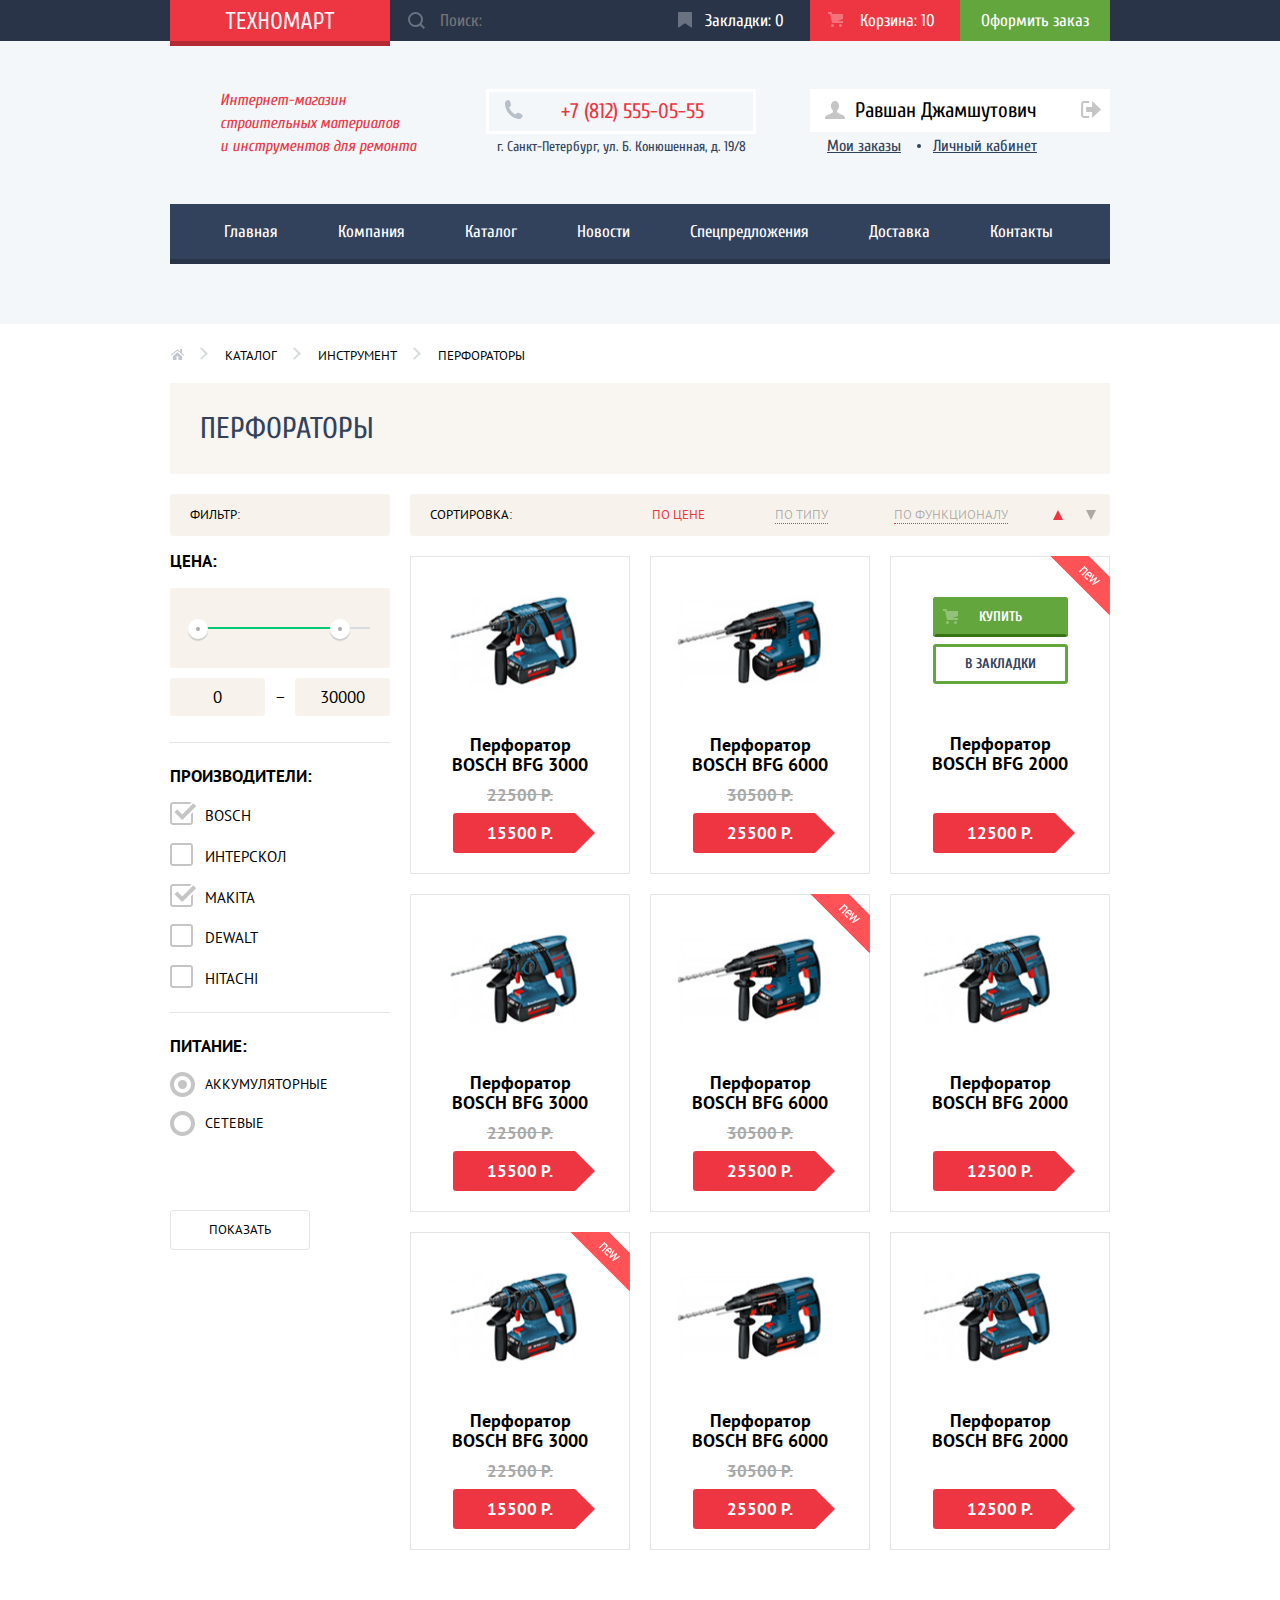
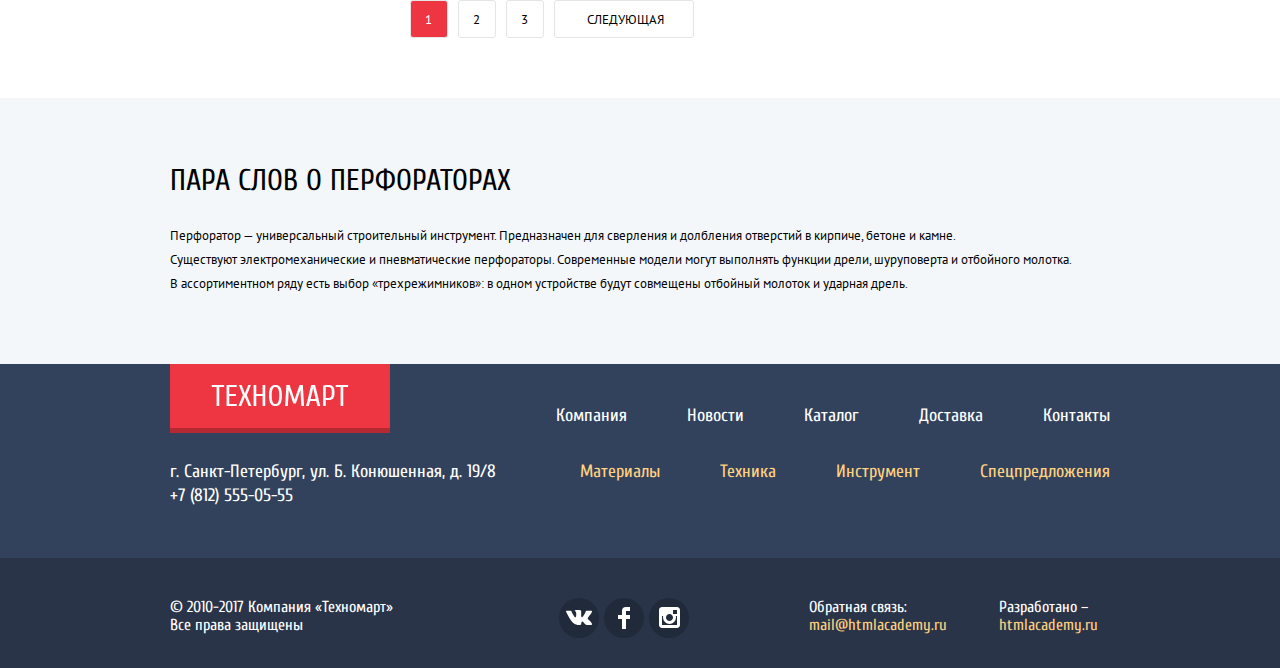
==== catalog.html @ b264dfc9 "Сделала сетку страницы Каталога" ====
<!DOCTYPE html>
<html lang="ru">
  <head>
    <meta charset="utf-8">
    <title>Перфораторы</title>
    <link href="https://fonts.googleapis.com/css?family=Cuprum:400,400i,700|PT+Sans:400,700&amp;subset=cyrillic" rel="stylesheet">
    <link href="css/normalize.css" rel="stylesheet">
    <link href="css/style.css" rel="stylesheet">
  </head>
  <body>
    <header class="main-header main-header-inner-page">
      <section class="user-menu">
        <div class="container">
          <ul class="user-menu-list">
            <li class="logotype"><a href="index.html"><img src="img/logo.png" width="110" alt="Техномарт"></a></li>
            <li class="user-menu-option">
              <input type="search" name="search" placeholder="Поиск:">
            </li>
            <li class="user-menu-option"><a href="#">Закладки: 0</a></li>
            <li class="user-menu-option"><a class="cart-active" href="#">Корзина: 10</a></li>
            <li class="user-menu-option"><a href="#">Оформить заказ</a></li>
          </ul>
        </div>
      </section>
      <div class="container">
        <div class="header-middle-wrapper">
          <p class="about-shop-info">Интернет-магазин<br>
            строительных материалов<br>
            и инструментов для ремонта</p>
          <div class="about-shop-contacts">
            <div class="phone-number">+7 (812) 555-05-55</div>
            <p>г. Санкт-Петербург, ул. Б. Конюшенная, д. 19/8</p>
          </div>
          <div class="user-log-in-inner">
            <a href="#" class="user-name">Равшан Джамшутович</a>
            <ul class="user-area">
              <li><a class="user-area-option" href="#">Мои заказы</a></li>
              <li><a class="user-area-option" href="#">Личный кабинет</a></li>
            </ul>
          </div>
        </div>
        <nav class="main-navigation">
          <ul class="site-navigation">
            <li><a href="index.html">Главная</a></li>
            <li><a href="about-company.html">Компания</a></li>
            <li><a href="catalog.html">Каталог</a></li>
            <li><a href="news.html">Новости</a></li>
            <li><a href="special-offers.html">Спецпредложения</a></li>
            <li><a href="delivery.html">Доставка</a></li>
            <li><a href="contacts.html">Контакты</a></li>
          </ul>
        </nav>
      </div>
    </header>
    <main>
      <div class="container">
        <ul class="breadcrumbs">
          <li><a href="index.html"><img src="img/icon-home.svg" width="14" alt="Главная"></a></li>
          <li><a href="catalog.html">Каталог</a></li>
          <li><a href="#">Инструмент</a></li>
          <li class="breadcrumbs-current">Перфораторы</li>
        </ul>
        <h1 class="inner-page-title">Перфораторы</h1>
        <div class="filter-catalog-wrapper">
          <section class="filters">
            <h2>Фильтр:</h2>
            <form class="filter" action="https://echo.htmlacademy.ru" method="post">
              <fieldset class="choosing-perforators">
                <legend class="search-form">Цена:</legend>
                <div class="range-filter">
                  <div class="range-controls">
                    <div class="scale">
                      <div class="bar"></div>
                    </div>
                    <div class="toggle toggle-min"></div>
                    <div class="toggle toggle-max"></div>
                  </div>
                  <div class="price-controls">
                    <input name="min-price" type="text" value="0">
                    <div>—</div>
                    <input name="max-price" type="text" value="30000">
                  </div>
                </div>
              </fieldset>
              <fieldset class="choosing-perforators">
                <legend class="search-form">Производители:</legend>
                <ul>
                  <li class="filter-option">
                    <input class="visually-hidden filter-input-checkbox" type="checkbox" name="bosch" id="filter-bosch" checked>
                    <label for="filter-bosch">Bosch</label>
                  </li>
                  <li class="filter-option">
                    <input class="visually-hidden filter-input-checkbox" type="checkbox" name="interskol" id="filter-interskol">
                    <label for="filter-interskol">Интерскол</label>
                  </li>
                  <li class="filter-option">
                    <input class="visually-hidden filter-input-checkbox" type="checkbox" name="makita" id="filter-makita" checked>
                    <label for="filter-makita">Makita</label>
                  </li>
                  <li class="filter-option">
                    <input class="visually-hidden filter-input-checkbox" type="checkbox" name="dewalt" id="filter-dewalt">
                    <label for="filter-dewalt">Dewalt</label>
                  </li>
                  <li class="filter-option">
                    <input class="visually-hidden filter-input-checkbox" type="checkbox" name="hitachi" id="filter-hitachi">
                    <label for="filter-hitachi">Hitachi</label>
                  </li>
                </ul>
              </fieldset>
              <fieldset class="choosing-perforators">
                <legend class="search-form">Питание:</legend>
                <ul>
                  <li class="filter-option">
                    <input class="visually-hidden filter-input-radio" type="radio" name="supply" value="battery" id="filter-battery" checked>
                    <label for="filter-battery">Аккумуляторные</label>
                  </li>
                  <li class="filter-option">
                    <input class="visually-hidden filter-input-radio" type="radio" name="supply" value="network" id="filter-network">
                    <label for="filter-network">Сетевые</label>
                  </li>
                </ul>
              </fieldset>
              <button type="submit" class="filter-button">Показать</button>
            </form>
          </section>
          <div class="catalog-wrapper">
            <div class="sort-by">
              <h2>Сортировка:</h2>
              <ul class="sort-by-list">
                <li class="sorting-item sorting-item-current"><a href="#">По цене</a></li>
                <li class="sorting-item"><a href="#">По типу</a></li>
                <li class="sorting-item"><a href="#">По функционалу</a></li>
              </ul>
              <div class="sort-by-controls">
                <div class="control-up control-up-current"></div>
                <div class="control-down"></div>
              </div>
            </div>
            <section class="catalog">
              <h2 class="visually-hidden">Список перфораторов</h2>
              <ul class="goods-list goods-list-inner">
                <li class="goods-item">
                  <div class="flag flag-new"><span class="visually-hidden">Новинка</span></div>
                  <div class="actions">
                    <a href="#" class="buy">Купить</a>
                    <a href="#" class="bookmark">В закладки</a>
                  </div>
                  <p class="goods-image">
                    <img src="img/bfg3000.jpg" width="220" alt="Перфоратор BOSCH BFG 3000">
                  </p>
                  <h3 class="goods-name">Перфоратор BOSCH BFG 3000</h3>
                  <p class="goods-price">
                    <span class="goods-old_price">22500 P.</span>
                    <span class="goods-new_price">15500 P.</span>
                  </p>
                </li>
                <li class="goods-item">
                  <div class="flag flag-new"><span class="visually-hidden">Новинка</span></div>
                  <div class="actions">
                    <a href="#" class="buy">Купить</a>
                    <a href="#" class="bookmark">В закладки</a>
                  </div>
                  <p class="goods-image">
                    <img src="img/bfg6000.jpg" width="220" alt="Перфоратор BOSCH BFG 6000">
                  </p>
                  <h3 class="goods-name">Перфоратор BOSCH BFG 6000</h3>
                  <p class="goods-price">
                    <span class="goods-old_price">30500 P.</span>
                    <span class="goods-new_price">25500 P.</span>
                  </p>
                </li>
                <li class="goods-item goods-item-no-image">
                  <div class="flag flag-new"><span class="visually-hidden">Новинка</span></div>
                  <div class="actions">
                    <a href="#" class="buy">Купить</a>
                    <a href="#" class="bookmark">В закладки</a>
                  </div>
                  <p class="goods-image">
                    <img src="img/bfg2000.jpg" width="220" alt="Перфоратор BOSCH BFG 2000">
                  </p>
                  <h3 class="goods-name">Перфоратор BOSCH BFG 2000</h3>
                  <p class="goods-price">
                    <span class="goods-new_price">12500 P.</span>
                  </p>
                </li>
                <li class="goods-item">
                  <div class="flag flag-new"><span class="visually-hidden">Новинка</span></div>
                  <div class="actions">
                    <a href="#" class="buy">Купить</a>
                    <a href="#" class="bookmark">В закладки</a>
                  </div>
                  <p class="goods-image">
                    <img src="img/bfg3000.jpg" width="220" alt="Перфоратор BOSCH BFG 3000">
                  </p>
                  <h3 class="goods-name">Перфоратор BOSCH BFG 3000</h3>
                  <p class="goods-price">
                    <span class="goods-old_price">22500 P.</span>
                    <span class="goods-new_price">15500 P.</span>
                  </p>
                </li>
                <li class="goods-item">
                  <div class="flag flag-new"><span class="visually-hidden">Новинка</span></div>
                  <div class="actions">
                    <a href="#" class="buy">Купить</a>
                    <a href="#" class="bookmark">В закладки</a>
                  </div>
                  <p class="goods-image">
                    <img src="img/bfg6000.jpg" width="220" alt="Перфоратор BOSCH BFG 6000">
                  </p>
                  <h3 class="goods-name">Перфоратор BOSCH BFG 6000</h3>
                  <p class="goods-price">
                    <span class="goods-old_price">30500 P.</span>
                    <span class="goods-new_price">25500 P.</span>
                  </p>
                </li>
                <li class="goods-item">
                  <div class="flag flag-new"><span class="visually-hidden">Новинка</span></div>
                  <div class="actions">
                    <a href="#" class="buy">Купить</a>
                    <a href="#" class="bookmark">В закладки</a>
                  </div>
                  <p class="goods-image">
                    <img src="img/bfg2000.jpg" width="220" alt="Перфоратор BOSCH BFG 2000">
                  </p>
                  <h3 class="goods-name">Перфоратор BOSCH BFG 2000</h3>
                  <p class="goods-price">
                    <span class="goods-new_price">12500 P.</span>
                  </p>
                </li>
                <li class="goods-item">
                  <div class="flag flag-new"><span class="visually-hidden">Новинка</span></div>
                  <div class="actions">
                    <a href="#" class="buy">Купить</a>
                    <a href="#" class="bookmark">В закладки</a>
                  </div>
                  <p class="goods-image">
                    <img src="img/bfg3000.jpg" width="220" alt="Перфоратор BOSCH BFG 3000">
                  </p>
                  <h3 class="goods-name">Перфоратор BOSCH BFG 3000</h3>
                  <p class="goods-price">
                    <span class="goods-old_price">22500 P.</span>
                    <span class="goods-new_price">15500 P.</span>
                  </p>
                </li>
                <li class="goods-item">
                  <div class="flag flag-new"><span class="visually-hidden">Новинка</span></div>
                  <div class="actions">
                    <a href="#" class="buy">Купить</a>
                    <a href="#" class="bookmark">В закладки</a>
                  </div>
                  <p class="goods-image">
                    <img src="img/bfg6000.jpg" width="220" alt="Перфоратор BOSCH BFG 6000">
                  </p>
                  <h3 class="goods-name">Перфоратор BOSCH BFG 6000</h3>
                  <p class="goods-price">
                    <span class="goods-old_price">30500 P.</span>
                    <span class="goods-new_price">25500 P.</span>
                  </p>
                </li>
                <li class="goods-item">
                  <div class="flag flag-new"><span class="visually-hidden">Новинка</span></div>
                  <div class="actions">
                    <a href="#" class="buy">Купить</a>
                    <a href="#" class="bookmark">В закладки</a>
                  </div>
                  <p class="goods-image">
                    <img src="img/bfg2000.jpg" width="220" alt="Перфоратор BOSCH BFG 2000">
                  </p>
                  <h3 class="goods-name">Перфоратор BOSCH BFG 2000</h3>
                  <p class="goods-price">
                    <span class="goods-new_price">12500 P.</span>
                  </p>
                </li>
              </ul>
            </section>
            <ul class="pagination-list">
              <li class="pagination-item pagination-item-current"><a>1</a></li>
              <li class="pagination-item"><a href="#">2</a></li>
              <li class="pagination-item"><a href="#">3</a></li>
              <li class="pagination-item next-page"><a href="#">Следующая</a></li>
            </ul>
          </div>
        </div>
      </div>
      <section class="about-punchers">
        <div class="container">
          <h2>Пара слов о перфораторах</h2>
          <p>Перфоратор — универсальный строительный инструмент. Предназначен для сверления и долбления отверстий в кирпиче, бетоне и камне.<br>
            Существуют электромеханические и пневматические перфораторы. Современные модели могут выполнять функции дрели, шуруповерта и отбойного молотка.<br>
            В ассортиментном ряду есть выбор «трехрежимников»: в одном устройстве будут совмещены отбойный молоток и ударная дрель.</p>
      </div>
      </section>
      <section class="modal">
        <p class="modal-info">Товар добавлен в корзину!</p>
        <div class="modal-info-buttons">
          <a href="#" class="button">Оформить заказ</a>
          <a href="#" class="button">Продолжить покупки</a>
        </div>
        <button class="modal-close" type="button">Закрыть</button>
      </section>
    </main>
    <footer class="main-footer">
      <div class="main-footer-wrapper container">
        <div class="main-footer-top-row">
          <div class="logotype">
            <a href="index.html"><img src="img/logo.png" width="138" alt="Техномарт"></a>
          </div>
          <ul class="footer-navigation footer-navigation-top-row">
            <li><a href="about-company.html">Компания</a></li>
            <li><a href="news.html">Новости</a></li>
            <li><a href="catalog.html">Каталог</a></li>
            <li><a href="delivery.html">Доставка</a></li>
            <li><a href="contacts.html">Контакты</a></li>
          </ul>
        </div>
        <div class="main-footer-bottom-row">
          <p class="footer-contacts">
            г. Санкт-Петербург, ул. Б. Конюшенная, д. 19/8<br>
            +7 (812) 555-05-55
          </p>
          <ul class="footer-navigation footer-navigation-bottom-row">
            <li><a href="materials.html">Материалы</a></li>
            <li><a href="mechanisms.html">Техника</a></li>
            <li><a href="tools.html">Инструмент</a></li>
            <li><a href="special-offers.html">Спецпредложения</a></li>
          </ul>
        </div>
      </div>
    </footer>
    <footer class="social">
      <div class="social-columns container">
        <p class="footer-copyright">
          © 2010-2017 Компания «Техномарт»<br>
          Все права защищены
        </p>
        <ul class="social-buttons">
          <li><a class="social-button" href="#"><span class="visually-hidden">Вконтакте</span></a></li>
          <li><a class="social-button" href="#"><span class="visually-hidden">Фейсбук</span></a></li>
          <li><a class="social-button" href="#"><span class="visually-hidden">Инстаграм</span></a></li>
        </ul>
        <p class="footer-feedback">
          <span>Обратная связь:</span><br>
          <a class="web" href="#">mail@htmlacademy.ru</a>
        </p>
        <p class="footer-feedback">
          <span>Разработано –</span><br>
          <a class="web" href="https://htmlacademy.ru/intensive/htmlcss">htmlacademy.ru</a>
        </p>
      </div>
    </footer>
  </body>
</html>
---- css/style.css ----
body {
  margin: 0;
  padding: 0;

  font-family: "PT Sans", Arial, sans-serif;
  font-size: 13px;
  line-height: 1.846;
  font-weight: 400;
  color: #000000;

  background-color: #ffffff;
}

a {
  text-decoration: none;
}

img {
  max-width: 100%;
  height: auto;
}

.visually-hidden:not(:focus):not(:active),
input[type="checkbox"].visually-hidden,
input[type="radio"].visually-hidden {
  position: absolute;

  width: 1px;
  height: 1px;
  margin: -1px;
  border: 0;
  padding: 0;

  white-space: nowrap;

  clip-path: inset(100%);
  clip: rect(0 0 0 0);
  overflow: hidden;
}

.container {
  margin: 0 auto;
  padding: 0 10px;
  width: 960px;
  box-sizing: border-box;
}

.main-header {
  font-family: "Cuprum", Arial, sans-serif;

  background-color: #f3f7f9;

  padding-bottom: 65px;
  margin-bottom: 60px;
}

.main-header-inner-page {
  margin-bottom: 20px;
}

.user-menu {
  font-size: 17px;

  background-color: #293449;

  margin-bottom: 48px;
}

.user-menu-list,
.site-navigation,
.promo-list,
.goods-list,
.popular-manufacturers-list,
.services-list,
.transport_company-list,
.footer-navigation,
.social-buttons,
.user-area,
.breadcrumbs,
.sort-by-list,
.pagination-list,
.filter-option {
  list-style: none;
}

.user-menu-list {
  padding: 0;
  margin: 0;
  display: flex;
  justify-content: space-between;
}

.user-menu-list a,
.site-navigation a {
  color: #ffffff;
}

.logotype {
  background-color: #ee3643;

  width: 220px;
  box-shadow: 0 5px 0 0px #b52933;

  position: relative;
}

.logotype img {
  position: absolute;
  top: 0; left: 0; bottom: 0; right: 0;
  margin: auto;
}

.logotype:hover {
  background-color: #ca2c37;
}

.logotype:focus {
  background-color: #ba2732;
}

.user-menu-option:nth-child(2) {
  position: relative;
}

.user-menu-option:nth-child(2)::before {
  content: "";

  width: 20px;
  height: 20px;

  position: absolute;
  left: 18px;
  top: 12px;

  background-image: url("../img/icon-search.svg");
  background-repeat: no-repeat;
  background-position: 0 0;

  opacity: 0.3;
}

.user-menu-option:nth-child(2):focus::before {
  content: "";

  width: 20px;
  height: 20px;

  position: absolute;
  left: 18px;
  top: 12px;

  background-image: url("../img/icon-search-active.svg");
  background-repeat: no-repeat;
  background-position: 0 0;
}

.user-menu-option input {
  color: #ffffff;
  font: inherit;
  background-color: inherit;
  border: 0;
  padding-top: 5px;
  padding-bottom: 5px;
  padding-left: 50px;
  padding-right: 0;
}

.user-menu-option input:focus {
  color: #000000;

  background-color: #ffffff;
}

.user-menu-option a {
  display: block;
  padding-top: 5px;
  padding-bottom: 5px;
}

.user-menu-list li:nth-child(2) {
  display: flex;
  flex-grow: 1;
}

.user-menu-option input {
  flex-grow: 1;
}

.user-menu-option:nth-child(3) a,
.user-menu-option:nth-child(4) a {
  position: relative;
}

.user-menu-option:nth-child(3) a {
  padding-left: 45px;
}

.user-menu-option:nth-child(3) a::before {
  content: "";

  width: 18px;
  height: 20px;

  position: absolute;
  left: 18px;
  top: 12px;

  background-image: url("../img/icon-bookmark.svg");
  background-repeat: no-repeat;
  background-position: 0 0;

  opacity: 0.3;
}

.user-menu-option:nth-child(4) a {
  padding-left: 50px;
}

.user-menu-option:nth-child(4) a::before {
  content: "";

  width: 18px;
  height: 20px;

  position: absolute;
  left: 18px;
  top: 12px;

  background-image: url("../img/icon-cart.svg");
  background-repeat: no-repeat;
  background-position: 0 0;

  opacity: 0.3;
}

.user-menu-option:nth-child(3),
.user-menu-option:nth-child(4),
.user-menu-option:last-child {
  width: 150px;
}

.user-menu-option:last-child {
  background-color: #63a63e;
  text-align: center;
}

.user-menu-option:last-child:hover {
  background-color: #5fbb2d;
}

.user-menu-option:nth-child(3) a:hover,
.user-menu-option:nth-child(4) a:hover {
  background-color: #161d29;
}

.user-menu-option:nth-child(3) a:hover::before,
.user-menu-option:nth-child(4) a:hover::before {
  opacity: 1;
}

.user-menu-option a:focus {
  color: rgba(255, 255, 255, 0.5);
}

.header-middle-wrapper {
  padding-left: 50px;
  margin-bottom: 42px;
  display: flex;
  justify-content: flex-start;
}

.about-shop-contacts p {
  margin: 0;
}

.about-shop-info {
  font-size: 16px;
  line-height: 23px;
  font-style: italic;
  color: #ee3643;

  margin: 0;
  margin-right: 70px;
}

.phone-number {
  font-size: 21px;
  font-weight: 400;
  color: #ee3643;

  width: 192px;
  border: 3px solid #ffffff;
  padding-left: 72px;

  position: relative;
}

.phone-number::before {
  content: "";

  width: 21px;
  height: 21px;

  position: absolute;
  left: 15px;
  top: 8px;

  background-image: url("../img/icon-phone.svg");
  background-repeat: no-repeat;
  background-position: 0 0;
}

.about-shop-contacts p {
  font-size: 14px;
  color: #32425c;
  text-align: center;
}

.user-log-in-index {
  font-size: 21px;
  color: #000000;

  width: 280px;
  margin-left: auto;

  display: flex;
  justify-content: space-between;
  align-items: flex-start;
}

.user-log-in-index a {
  color: #000000;
  background-color: #ffffff;

  display: block;
  padding-top: 3px;
  padding-bottom: 3px;
}

.user-log-in-index a:hover {
  color: #ee3643;
}

.user-log-in-index a:focus {
  color: rgba(0, 0, 0, 0.3);
}

.user-log-in-index a:first-child {
  width: 72px;
  padding-left: 48px;
  position: relative;
}

.user-log-in-index a:first-child::before {
  content: "";

  width: 22px;
  height: 19px;

  position: absolute;
  left: 14px;
  top: 14px;

  background-image: url("../img/icon-login.svg");
  background-repeat: no-repeat;
  background-position: 0 0;
}

.user-log-in-index a:first-child:hover::before {
  content: "";

  width: 22px;
  height: 19px;

  position: absolute;
  left: 14px;
  top: 14px;

  background-image: url("../img/icon-login-hover.svg");
  background-repeat: no-repeat;
  background-position: 0 0;
}

.user-log-in-index a:last-child {
  width: 150px;
  text-align: center;
}

.site-navigation {
  background-color: #32425c;
  box-shadow: 0 5px 0 0 #293449;

  padding: 0 24px;
  margin: 0;
  display: flex;
  flex-wrap: wrap;
}

.site-navigation a {
  display: block;
  font-size: 17px;
  padding: 12px 30px;
}

.site-navigation a:hover {
  background-color: #293449;
}

.site-navigation a:focus {
  background-color: #293449;
  color: rgba(255, 255, 255, 0.5);
}

.button {
  font-family: "Cuprum";
  font-size: 14px;
  text-transform: uppercase;
  color: #ffffff;
  text-align: center;
  padding-top: 6px;
  padding-bottom: 6px;

  background-color: #ee3643;

  display: block;

  border-radius: 3px;
  border: none;
}

.button:hover,
.button:focus {
  background-color: #ca2c37;
}

.promo {
  margin-bottom: 53px;
}

.promo-list {
  padding: 0;
  display: flex;
  flex-wrap: wrap;
  justify-content: space-between;
  align-items: flex-start;

  position: relative;
}

.promo-list-item {
  font-family: "Cuprum";
  color: #ffffff;

  width: 275px;
  margin-bottom: 20px;
  padding-left: 25px;
  padding-top: 15px;

  position: relative;
}

.promo-list-item h3 {
  font-size: 23px;
  font-weight: 700;
  margin: 0;
  margin-bottom: 7px;
}

.promo-list-item.slider {
  box-sizing: border-box;
  width: 620px;
  height: 266px;
  padding-left: 25px;
  padding-top: 23px;
  padding-bottom: 23px;

  position: relative;
}

.slider {
  padding: 0;
}

.slider img {
  position: absolute;
  top: 0; left: 0; bottom: 0; right: 0;
  margin: auto;
  z-index: 1;
}

.slider h4,
.slider span,
.slider a {
  position: relative;
  z-index: 2;
}

.slider span {
  display: block;
  margin-bottom: 115px;
}

.slider .button {
  display: inline-block;
  padding-left: 47px;
  padding-right: 47px;
}

a.promo-button {
  font-size: 14px;
  text-align: center;
  text-transform: uppercase;
  color: #ffffff;

  background-color: rgba(0,0,0,0.1);

  display: block;
  width: 135px;
  padding: 6px 0;
  margin-bottom: 22px;

  border-radius: 3px;
  border: none;
}

a.promo-button:hover {
  background-color: rgba(0,0,0,0.2);
}

a.promo-button:focus {
  background-color: rgba(0,0,0,0.3);
}

.promo-list-item:first-child {
  background: #ffc047 url("../img/new-flag.png") no-repeat top right;
}

.promo-list-item:last-child {
  background-color: #ffc047;
}

.promo-list-item:last-child {
  position: absolute;
  right: 0;
  bottom: -20px;
}

.promo-list-item:nth-child(2) {
  background-color: #3bbce3;
}

.promo-list-item:nth-child(3) {
  background-color: #dc91d8;
}

.promo-list-item:nth-child(5) {
  background-color: #8ed78f;
}

.promo-list-item.slider {
  background-color: #b4a390;
  margin-bottom: 0;
}

.promo-list-item h4 {
  font-weight: 700;
  font-size: 36px;
  line-height: 1;
  text-transform: uppercase;

  margin: 0;
}

.promo-list-item span {
  font-family: "PT Sans";
  font-size: 18px;
}

.promo-list-item:first-child h3::after {
  content: "";

  width: 52px;
  height: 70px;

  position: absolute;
  right: 34px;
  top: 31px;

  background-image: url("../img/icon-1.svg");
  background-repeat: no-repeat;
  background-position: 0 0;
}

.promo-list-item:nth-child(2) h3::after {
  content: "";

  width: 78px;
  height: 65px;

  position: absolute;
  right: 25px;
  top: 32px;

  background-image: url("../img/icon-2.svg");
  background-repeat: no-repeat;
  background-position: 0 0;
}

.promo-list-item:nth-child(3) h3::after {
  content: "";

  width: 82px;
  height: 65px;

  position: absolute;
  right: 25px;
  top: 32px;

  background-image: url("../img/icon-3.svg");
  background-repeat: no-repeat;
  background-position: 0 0;
}

.promo-list-item:nth-child(5) h3::after {
  content: "";

  width: 63px;
  height: 75px;

  position: absolute;
  right: 40px;
  top: 25px;

  background-image: url("../img/icon-4.svg");
  background-repeat: no-repeat;
  background-position: 0 0;
}

.promo-list-item:last-child h3::after {
  content: "";

  width: 82px;
  height: 67px;

  position: absolute;
  right: 25px;
  top: 33px;

  background-image: url("../img/icon-5.svg");
  background-repeat: no-repeat;
  background-position: 0 0;
}

.head2-box {
  position: relative;
}

.head2-box .button {
  width: 254px;
  position: absolute;
  right: 21px;
  top: 26px;
}

.popular-goods h2,
.popular-manufacturers h2,
.inner-page-title {
  font-family: "Cuprum";
  font-weight: 400;
  font-size: 30px;
  text-transform: uppercase;
  color: #32425c;

  background-color: #f9f5f0;
  margin: 0;
  margin-bottom: 20px;
  padding-left: 30px;
  padding-top: 18px;
  padding-bottom: 18px;
}

ul.goods-list {
  display: flex;
  flex-wrap: wrap;

  padding: 0;
  margin: 0;
}

.goods-item {
  display: flex;
  flex-direction: column;

  font-weight: 700;
  line-height: 20px;
  text-align: center;

  width: 218px;
  margin-right: 20px;
  margin-bottom: 20px;

  border: 1px solid #e5e5e5;

  position: relative;
}

.goods-list-index li:nth-child(4n) {
  margin-right: 0;
}

.goods-list-inner li:nth-child(3n) {
  margin-right: 0;
}

.goods-item .flag {
  position: absolute;
  top: -1px;
  right: -1px;
  width: 60px;
  height: 60px;
  z-index: 20;
}

.goods-item .flag-new {
  background: url("../img/new-flag.png") no-repeat 0 0;
  display: none;
}

.goods-list-index li:last-child .flag-new {
  display: block;
}

.goods-list-inner li:nth-child(3) .flag-new,
.goods-list-inner li:nth-child(5) .flag-new,
.goods-list-inner li:nth-child(7) .flag-new {
  display: block;
}

p.goods-image {
  margin: 0;

  width: 218px;
  height: 158px;
}

h3.goods-name {
  font-size: 18px;

  margin-left: 30px;
  margin-right: 30px;
  margin-top: 20px;
  margin-bottom: 10px;
}

.goods-price {
  font-size: 17px;

  margin: 0;
  margin-top: auto;
}

.goods-price span {
  display: block;
}

.goods-old_price {
  text-decoration: line-through;
  color: #a9a9a9;

  margin-bottom: 8px;
}

.goods-new_price {
  color: white;
  background-color: #ee3643;

  position: relative;

  width: 75px;
  margin: 0 auto;
  margin-bottom: 20px;
  padding: 10px 30px;

  border-radius: 3px;
}

.goods-new_price::after {
  content: "";
  position: absolute;
  top: 0;
  right: -27px;
  width: 0;
  height: 0;
  border: 20px solid white;
  border-left-color: #ee3643;
}

.goods-item .actions {
  font-size: 14px;
  font-family: "Cuprum";
  text-transform: uppercase;
  background-color: rgba(255, 255, 255, 0.9);
  width: 218px;
  height: 88px;
  padding: 40px 0;
  position: absolute;
  top: 0;
  left: 0;
  z-index: 10;
}

.actions .buy,
.actions .bookmark {
  color: #ffffff;
  display: block;
  width: 129px;
  margin: 0 auto;
  margin-bottom: 7px;
  padding: 7px 0;
  border: 3px solid #63a63e;
  border-bottom-color: #367315;
  background-color: #63a63e;
  border-radius: 3px;
}

.actions .bookmark {
  color: #32425c;
  background: white;
  border-bottom-color: #63a63e;
}

.buy::before {
  content: "";

  width: 18px;
  height: 18px;

  position: absolute;
  left: 52px;
  top: 52px;

  background-image: url("../img/icon-cart.svg");
  background-repeat: no-repeat;
  background-position: 0 0;

  opacity: 0.3;
}

.buy:hover {
  background-color: #5fbb2d;
  border-color: #5fbb2d;
  border-bottom-color: #367315;
}

.buy:focus {
  background-color: #518534;
  border-color: #518534;
}

.buy:hover::before,
.buy:focus::before {
  opacity: 1;
}

.bookmark:hover {
  border-color: #32425c;
}

.bookmark:focus {
  opacity: 0.3;
}

.goods-item .actions {
  display: none;
}

.goods-item-no-image .actions {
  display: block;
}

.goods-item-no-image .goods-image {
  display: none;
}

.goods-item-no-image .goods-name {
  margin-top: 177px;
}

.goods-item:hover {
  box-shadow: 0 10px 25px 0 rgba(41, 52, 73, 0.5);
}

.goods-item:hover .actions {
    display: block;
}

.goods-item:hover .goods-image img {
    display: none;
}

ul.popular-manufacturers-list {
  display: flex;
  flex-wrap: wrap;
  justify-content: space-between;
  margin: 0;
  margin-bottom: 65px;
  padding: 0;
}

.popular-manufacturers-item {
  width: 218px;
  min-height: 143px;
  margin-bottom: 20px;
  border: 1px solid #eaeaea;
}

.popular-manufacturers-item {
position: relative;
}

.popular-manufacturers-item img {
  position: absolute;
  top: 0; left: 0; bottom: 0; right: 0;
  margin: auto;
}

.popular-manufacturers-item:hover {
  box-shadow: 0 10px 25px 0 rgba(41, 52, 73, 0.5);
}

.popular-manufacturers-item:focus {
  box-shadow: 0 4px 10px 0 rgba(41, 52, 73, 0.5);
  opacity: 0.3;
}

.services,
.about-punchers {
  background-color: #f4f7f9;
}

.services-wrapper {
  padding-top: 53px;
}

.services-wrapper > p {
  margin: 0;
  margin-bottom: 70px;
}

.services {
  margin-bottom: 68px;
}

.services h2,
.about-company h2,
.contacts h2,
.about-punchers h2 {
  font-family: "Cuprum";
  font-weight: 400;
  font-size: 30px;
  text-transform: uppercase;
  color: #000000;
  margin: 0;
  margin-bottom: 15px;
}

.services-columns {
  display: flex;
}

ul.services-list {
  width: 240px;
  padding: 0;
  padding-bottom: 102px;
  margin: 0;
  margin-right: 80px;

  position: relative;

}

.services-list::after {
  content: "";

  width: 12px;
  height: 274px;

  position: absolute;
  right: -2px;
  bottom: 50px;

  background-image: url("../img/shadow.png");
  background-repeat: no-repeat;
  background-position: 0 0;
}

.services-list a {
  font-family: "Cuprum";
  font-weight: 700;
  font-size: 21px;
  color: #ffffff;

  background-color: #32425c;

  display: block;
  padding: 11px 20px;
}

.services-list-item-active a {
  color: #32425c;
  background-color: #ffffff;
}

.services-list-item a:hover {
  background-color: #293449;
}

.services-list-item a:active {
  color: #32425c;

  background-color: #ffffff;
}

.services-item h4 {
  font-family: "Cuprum";
  font-weight: 400;
  font-size: 36px;
  line-height: 1;
  text-transform: uppercase;
  color: #32425c;

  margin: 0;
  margin-bottom: 25px;;
}

.services-item {
  flex-grow: 1;

  background-image: url("../img/delivery.png");
  background-position: right bottom;
  background-repeat: no-repeat;
}

.services-item p {
  margin: 0;
}

.about-company-columns {
  display: flex;
  justify-content: space-between;
  min-height: 370px;

}

.about-company {
  width: 520px;
}

.about-company p {
  margin: 0;
}

.about-company p:first-of-type {
  margin-bottom: 25px;
}

ul.transport_company-list {
  padding: 0;
  margin-bottom: 28px;
}

.transport_company-list-item {
  font-family: "Cuprum";
  font-size: 18px;
  color: #000000;

  display: block;
  margin-bottom: 10px;
  padding-left: 35px;

  position: relative;
}

.transport_company-list-item::before {
  content: "";

  width: 25px;
  height: 2px;

  background-color: #ee3643;

  position: absolute;
  left: 0px;
  top: 15px;
}

.about-company .button {
  display: inline-block;
  padding-left: 40px;
  padding-right: 40px;
}

.contacts p {
  margin: 0;
  margin-bottom: 30px;
}

.contacts img {
  margin-bottom: 35px;
}

.contacts .button {
  width: 100%;
}

.main-footer {
  font-family: "Cuprum";
  font-size: 18px;
  line-height: 24px;
  color: #ffffff;

  background-color: #32425c;

  padding-bottom: 50px;
}

.main-footer-top-row,
.main-footer-bottom-row {
  display: flex;
  flex-wrap: space-between;
}

.main-footer-top-row {
  align-items: flex-end;
}

.main-footer-bottom-row {
  margin-top: 32px;
}

.main-footer-top-row .logotype {
  margin-right: auto;
  padding: 32px 0;
}

p.footer-contacts {
  margin: 0;
  margin-right: auto;
}

.footer-navigation {
  padding: 0;
  margin: 0;
  display: flex;
  justify-content: flex-end;
  flex-wrap: wrap;
}

.footer-navigation li {
  margin-left: 60px;
}

.footer-navigation li:first-child {
  margin-left: 0;
}

.footer-navigation-top-row a {
  color: #ffffff;
}

.footer-navigation-bottom-row a {
  color: #ffd180;
}

.footer-navigation a:hover {
  text-decoration: underline;
}

.footer-navigation-top-row a:focus {
  color: rgba(255, 255, 255, 0.5);
}

.footer-navigation-bottom-row a:focus {
  color: rgba(255, 209, 128, 0.5);
}

.social {
  font-family: "Cuprum";
  font-size: 16px;
  line-height: 18px;
  color: #ffffff;

  background-color: #293449;

  padding-top: 40px;
  padding-bottom: 30px;
}

.social-columns {
  display: flex;
  flex-wrap: wrap;
}

p.footer-copyright,
p.footer-feedback {
  margin: 0;
}

p.footer-copyright {
  margin-right: 166px;
}

.social-buttons {
  display: flex;
  justify-content: space-between;

  width: 130px;

  margin: 0;
  margin-right: 120px;
  padding: 0;
}

.social-button {
  display: block;

  background-color: #212a3a;

  width: 40px;
  height: 40px;

  border-radius: 50%;
  border: none;
}

li:first-child .social-button {
  background-image: url("../img/icon-vk.svg");
  background-repeat: no-repeat;
  background-position: 50% 50%;
}

li:nth-child(2) .social-button  {
  background-image: url("../img/icon-fb.svg");
  background-repeat: no-repeat;
  background-position: 50% 50%;
}

li:last-child .social-button {
  background-image: url("../img/icon-insta.svg");
  background-repeat: no-repeat;
  background-position: 50% 50%;
}

.social-button:hover {
  background-color: #ee3643;
}

.social-button:focus {
  background-color: #ee3643;
}

.social-columns p:nth-of-type(2) {
  margin-right: 52px;
}

a.web {
  color: #ffd180;
}

a.web:hover {
  text-decoration: underline;
}

a.web:focus {
  color: #ee3643;
}

.write-us-form label {
  font-family: "Cuprum";
  font-size: 18px;
}

.write-us-form input,
.write-us-form textarea {
  font-family: "Cuprum";
  font-size: 13px;
  color: #a9a9a9;
}

.user-log-in-inner {
  margin-left: auto;
}

a.user-name {
  position: relative;

  display: block;
  width: 255px;

  font-size: 21px;
  color: #000000;

  background-color: #ffffff;

  padding-left: 45px;
  padding-top: 2px;
  padding-bottom: 2px;
}

a.user-name::before {
  content: "";

  width: 22px;
  height: 20px;

  position: absolute;
  left: 15px;
  top: 12px;

  background-image: url("../img/icon-user.svg");
  background-repeat: no-repeat;
  background-position: 0 0;
}

a.user-name::after {
  content: "";

  width: 22px;
  height: 20px;

  position: absolute;
  left: 270px;
  top: 12px;

  background-image: url("../img/icon-logout.svg");
  background-repeat: no-repeat;
  background-position: 0 0;
}

a.user-name:hover::before {
  content: "";

  width: 22px;
  height: 20px;

  position: absolute;
  left: 15px;
  top: 12px;

  background-image: url("../img/icon-user-hover.svg");
  background-repeat: no-repeat;
  background-position: 0 0;
}

a.user-name:hover::after {
  content: "";

  width: 22px;
  height: 20px;

  position: absolute;
  left: 270px;
  top: 12px;

  background-image: url("../img/icon-logout-hover.svg");
  background-repeat: no-repeat;
  background-position: 0 0;
}

a.user-name:focus {
  color: rgba(0, 0, 0, 0.3);
}

.user-area {
  display: flex;
  margin: 0;
  padding: 0;
}

.user-area-option {
  font-family: "Cuprum";
  font-size: 16px;
  text-decoration: underline;
  color: #32425c;
}

.user-area-option:hover {
  color: #ee3643;
}

.user-area-option:focus {
  color: rgba(0, 0, 0, 0.3);
}

.user-area li:first-child {
  position: relative;

  padding-left: 17px;
  padding-right: 32px;
}

.user-area li:first-child::after {
  content: "";

  width: 4px;
  height: 4px;
  background-color: #32425c;
  border-radius: 50%;

  position: absolute;
  right: 12px;
  top: 12px;
}

.cart-active {
  background-color: #ee3643;
}

.breadcrumbs {
  display: flex;
  justify-content: flex-start;
  flex-wrap: wrap;

  margin-bottom: 15px;
  padding: 0;
}

.breadcrumbs li {
  position: relative;

  padding-right: 41px;
}

.breadcrumbs a,
.breadcrumbs-current {
  font-size: 13px;
  text-transform: uppercase;
  color: #000000;
}

.breadcrumbs li:not(.breadcrumbs-current)::after {
  content: "";

  position: absolute;

  width: 7px;
  height: 7px;

  transform: rotate(45deg);

  border-right: 2px solid #d7dcde;
  border-top: 2px solid #d7dcde;

  top: 5px;
  right: 19px;
}

.filters {
  width: 220px;
}

.filters h2,
.sort-by h2 {
  font-size: 13px;
  font-weight: 400;
  text-transform: uppercase;

  margin: 0;
}

.filters h2,
.sort-by {
  background-color: #f7f3ec;

  border-radius: 3px;

  padding-top: 9px;
  padding-bottom: 9px;
  padding-left: 20px;
}

.filters h2 {
  margin-bottom: 10px;
}

.sort-by h2 {
  margin-right: 140px;
}

.sort-by {
  display: flex;
  justify-content: flex-start;
  align-items: center;

  margin-bottom: 20px;
}

.sort-by-list {
  display: flex;
  margin: 0;
  padding: 0;
}

.sort-by-list li:first-child {
  margin-right: 70px;
}

.sort-by-list li:nth-child(2) {
  margin-right: 66px;
}

.sort-by-list li:last-child {
  margin-right: 45px;
}

.sort-by-list a {
  text-transform: uppercase;
  color: rgba(0, 0, 0, 0.3);
  border-bottom: 1px dotted #ee3643;
}

.sorting-item-current a {
  color: #ee3643;
  border-bottom: none;
}

.sort-by-list a:hover {
  color: #000000;
  border-bottom: 1px solid #ee3643;
}

.sort-by-list a:active {
  color: #ee3643;
  border-bottom: none;
}

.sort-by-controls {
  display: flex;
  justify-content: space-between;

  width: 43px;

  margin-left: 0px;
}

.control-up {
  width: 0;
  height: 0;

  border-left: 5px solid transparent;
  border-right: 5px solid transparent;
  border-bottom: 10px solid rgba(0, 0, 0, 0.3);
}

.control-up-current {
  border-bottom: 10px solid #ee3643;
}

.control-down {
  width: 0;
  height: 0;

  border-left: 5px solid transparent;
  border-right: 5px solid transparent;
  border-top: 10px solid rgba(0, 0, 0, 0.3);
}

.control-up:hover {
  border-bottom: 10px solid #000000;
}

.control-down:hover {
  border-top: 10px solid #000000;
}

.control-up:active {
  border-bottom: 10px solid #ee3643;
}

.control-down:active {
  border-top: 10px solid #ee3643;
}

fieldset.choosing-perforators {
  border: none;
  padding: 0;
  margin: 0;
  margin-bottom: 6px;
}

fieldset.choosing-perforators:last-of-type {
  margin-bottom: 60px;
}

legend.search-form {
  font-size: 17px;
  font-weight: 700;
  text-transform: uppercase;
  display: block;
  width: 220px;
  border-top: 1px solid #e5e5e5;
  padding-top: 18px;
  margin-bottom: 10px;
}

.choosing-perforators:first-child legend {
  border-top: none;
  padding-top: 0;
}

.choosing-perforators label {
  font-size: 15px;
  text-transform: uppercase;

  display: block;
  margin-bottom: 13px;
  padding-left: 35px;

  position: relative;

  cursor: pointer;
  user-select: none;
}

.choosing-perforators:last-of-type label {
  font-size: 14px;
  text-transform: uppercase;
}

.range-filter {
  width: 220px;
  margin-bottom: 20px;
}

.range-controls {
  position: relative;

  height: 41px;
  margin-bottom: 10px;
  padding-top: 39px;
  padding-right: 20px;
  padding-left: 20px;

  background-color: #f7f3ec;

  border-radius: 3px;
}

.range-controls .scale {
  height: 2px;

  background: #d7dcde;
}

.range-controls .bar {
  width: 80%;
  height: 2px;

  background: #00ca74;
}

.range-controls .toggle {
  position: absolute;
  top: 31px;
  left: 0;

  width: 4px;
  height: 4px;
  padding: 0;

  border: 8px solid #ffffff;
  background-color: #ababab;
  border-radius: 50%;
  box-shadow: 0 2px 1px 0 #cfcfcf;

  cursor: pointer;
}

.range-controls .toggle-min {
  left: 18px;
}

.range-controls .toggle-max {
  left: 160px;
}

.price-controls {
  display: flex;
  justify-content: space-between;
  align-items: center;
}

.price-controls input {
  display: block;
  width: 95px;
  height: 38px;

  background-color: #f7f3ec;

  padding: 0;

  border: none;
  border-radius: 3px;

  font-family: inherit;
  font-size: 17px;
  text-align: center;
}

.choosing-perforators ul {
  margin: 0;
  padding: 0;
}

.filter-input-checkbox:checked + label::before {
  content: "";

  position: absolute;

  width: 29px;
  height: 27px;

  top: 0;
  left: 0;

  background-image: url("../img/checkbox-on.svg");
  background-repeat: no-repeat;
  background-position: 0 0;
}

.filter-input-checkbox:checked:hover + label::before {
  content: "";

  position: absolute;

  width: 29px;
  height: 27px;

  top: 0;
  left: 0;

  background-image: url("../img/checkbox-on-hover.svg");
  background-repeat: no-repeat;
  background-position: 0 0;
}

.filter-input-checkbox:checked:disabled + label::before {
  content: "";

  position: absolute;

  width: 29px;
  height: 27px;

  top: 0;
  left: 0;

  background-image: url("../img/checkbox-on-hover.svg");
  background-repeat: no-repeat;
  background-position: 0 0;

  opacity: 0.3;
}

.filter-input-checkbox + label::before {
  content: "";

  position: absolute;

  width: 29px;
  height: 27px;

  top: 0;
  left: 0;

  background-image: url("../img/checkbox-off.svg");
  background-repeat: no-repeat;
  background-position: 0 0;
}

.filter-input-checkbox:hover + label::before {
  content: "";

  position: absolute;

  width: 29px;
  height: 27px;

  top: 0;
  left: 0;

  background-image: url("../img/checkbox-off-hover.svg");
  background-repeat: no-repeat;
  background-position: 0 0;
}

.filter-input-checkbox:disabled + label::before {
  content: "";

  position: absolute;

  width: 29px;
  height: 27px;

  top: 0;
  left: 0;

  background-image: url("../img/checkbox-off-hover.svg");
  background-repeat: no-repeat;
  background-position: 0 0;

  opacity: 0.3;
}

.filter-input-radio:checked + label::before {
  content: "";

  position: absolute;

  width: 29px;
  height: 27px;

  top: 0;
  left: 0;

  background-image: url("../img/radio-on.svg");
  background-repeat: no-repeat;
  background-position: 0 0;
}

.filter-input-radio:checked:hover + label::before {
  content: "";

  position: absolute;

  width: 29px;
  height: 27px;

  top: 0;
  left: 0;

  background-image: url("../img/radio-on-hover.svg");
  background-repeat: no-repeat;
  background-position: 0 0;
}

.filter-input-radio:checked:disabled + label::before {
  content: "";

  position: absolute;

  width: 29px;
  height: 27px;

  top: 0;
  left: 0;

  background-image: url("../img/radio-on-hover.svg");
  background-repeat: no-repeat;
  background-position: 0 0;

  opacity: 0.3;
}

.filter-input-radio + label::before {
  content: "";

  position: absolute;

  width: 29px;
  height: 27px;

  top: 0;
  left: 0;

  background-image: url("../img/radio-off.svg");
  background-repeat: no-repeat;
  background-position: 0 0;
}

.filter-input-radio:hover + label::before {
  content: "";

  position: absolute;

  width: 29px;
  height: 27px;

  top: 0;
  left: 0;

  background-image: url("../img/radio-off-hover.svg");
  background-repeat: no-repeat;
  background-position: 0 0;
}

.filter-input-radio:disabled + label::before {
  content: "";

  position: absolute;

  width: 29px;
  height: 27px;

  top: 0;
  left: 0;

  background-image: url("../img/radio-off-hover.svg");
  background-repeat: no-repeat;
  background-position: 0 0;

  opacity: 0.3;
}

.filter-input-checkbox:disabled + label {
  color: rgba(0, 0, 0, 0.4);
}

.filter-input-radio:disabled + label {
  color: rgba(0, 0, 0, 0.4);
}

.filter-button {
  font: inherit;
  text-transform: uppercase;

  background-color: #ffffff;

  border: 1px solid #e5e5e5;
  border-radius: 3px;

  padding: 7px 38px;
  cursor: pointer;
}

.filter-catalog-wrapper {
  display: flex;
  justify-content: space-between;
  margin-bottom: 60px;
}

.catalog-wrapper {
  width: 700px;
}

.pagination-list {
  display: flex;
  flex-wrap: wrap;

  padding: 0;
  margin: 0;
  margin-top: 30px;
}

.pagination-item a {
  display: block;
  box-sizing: border-box;
  width: 38px;
  height: 38px;

  font-size: 13px;
  text-transform: uppercase;
  color: #000000;

  border: 1px solid #e5e5e5;
  border-radius: 3px;

  background-color: #ffffff;

  padding: 7px 14px;
  margin-right: 10px;
}

.pagination-item a:active {
  color: #ffffff;

  background-color: #ee3643;
}

.pagination-item a:hover {
  border: 1px solid #bdc6ca;
}

.pagination-item a:focus {
  border: 1px solid #ee3643;
}

.pagination-item-current a {
  color: #ffffff;

  background-color: #ee3643;
}

.next-page a {
  width: 140px;
  margin-right: 0;
  padding: 7px 32px;
}

.about-punchers {
  padding-top: 55px;
  padding-bottom: 68px;
}

.about-punchers p {
  margin: 0;
}

.modal {
  position: fixed;

  top: 120px;
  left: 50%;

  width: 620px;
  margin-left: -310px;

  border-top: 6px solid #ee3643;

  box-shadow: 0 20px 40px 0 rgba(41, 52, 73, 0.75);

  z-index: 30;

  display: none;
}

.modal-info {
  position: relative;

  font-family: "Cuprum";
  font-size: 30px;

  background-color: #ffffff;

  min-height: 110px;
  padding-top: 53px;
  padding-left: 180px;
  margin: 0;
}

.modal-info::before {
  content: "";

  position: absolute;

  width: 66px;
  height: 66px;

  left: 80px;
  top: 48px;

  background-color: #63a63e;

  border-radius: 50%;
}

.modal-info::after {
  content: "";

  position: absolute;

  width: 28px;
  height: 14px;

  left: 95px;
  top: 68px;

  border-bottom: 7px solid #ffffff;
  border-left: 7px solid #ffffff;

  transform: rotate(-45deg);
}

.modal-info-buttons {
  display: flex;
  justify-content: center;
  align-items: center;

  background-color: #f1f1f1;

  height: 112px;
}

.modal-info-buttons a {
  width: 220px;
  padding: 6px 0;
}

.modal-info-buttons .button:last-of-type {
  color: #000000;

  background-color: #ffffff;

  margin-left: 20px;
}

.modal-close {
  position: absolute;
  top: 6px;
  right: 20px;

  width: 23px;
  height: 23px;

  font-size: 0;

  border: 0;

  cursor: pointer;

  background-color: #ffffff;
}

.modal-close::before,
.modal-close::after {
  content: "";

  position: absolute;

  width: 25px;
  height: 3px;

  background-color: #ee3643;

  border-radius: 3px;
}

.modal-close::before {
  transform: rotate(45deg);
}

.modal-close::after {
  transform: rotate(-45deg);
}
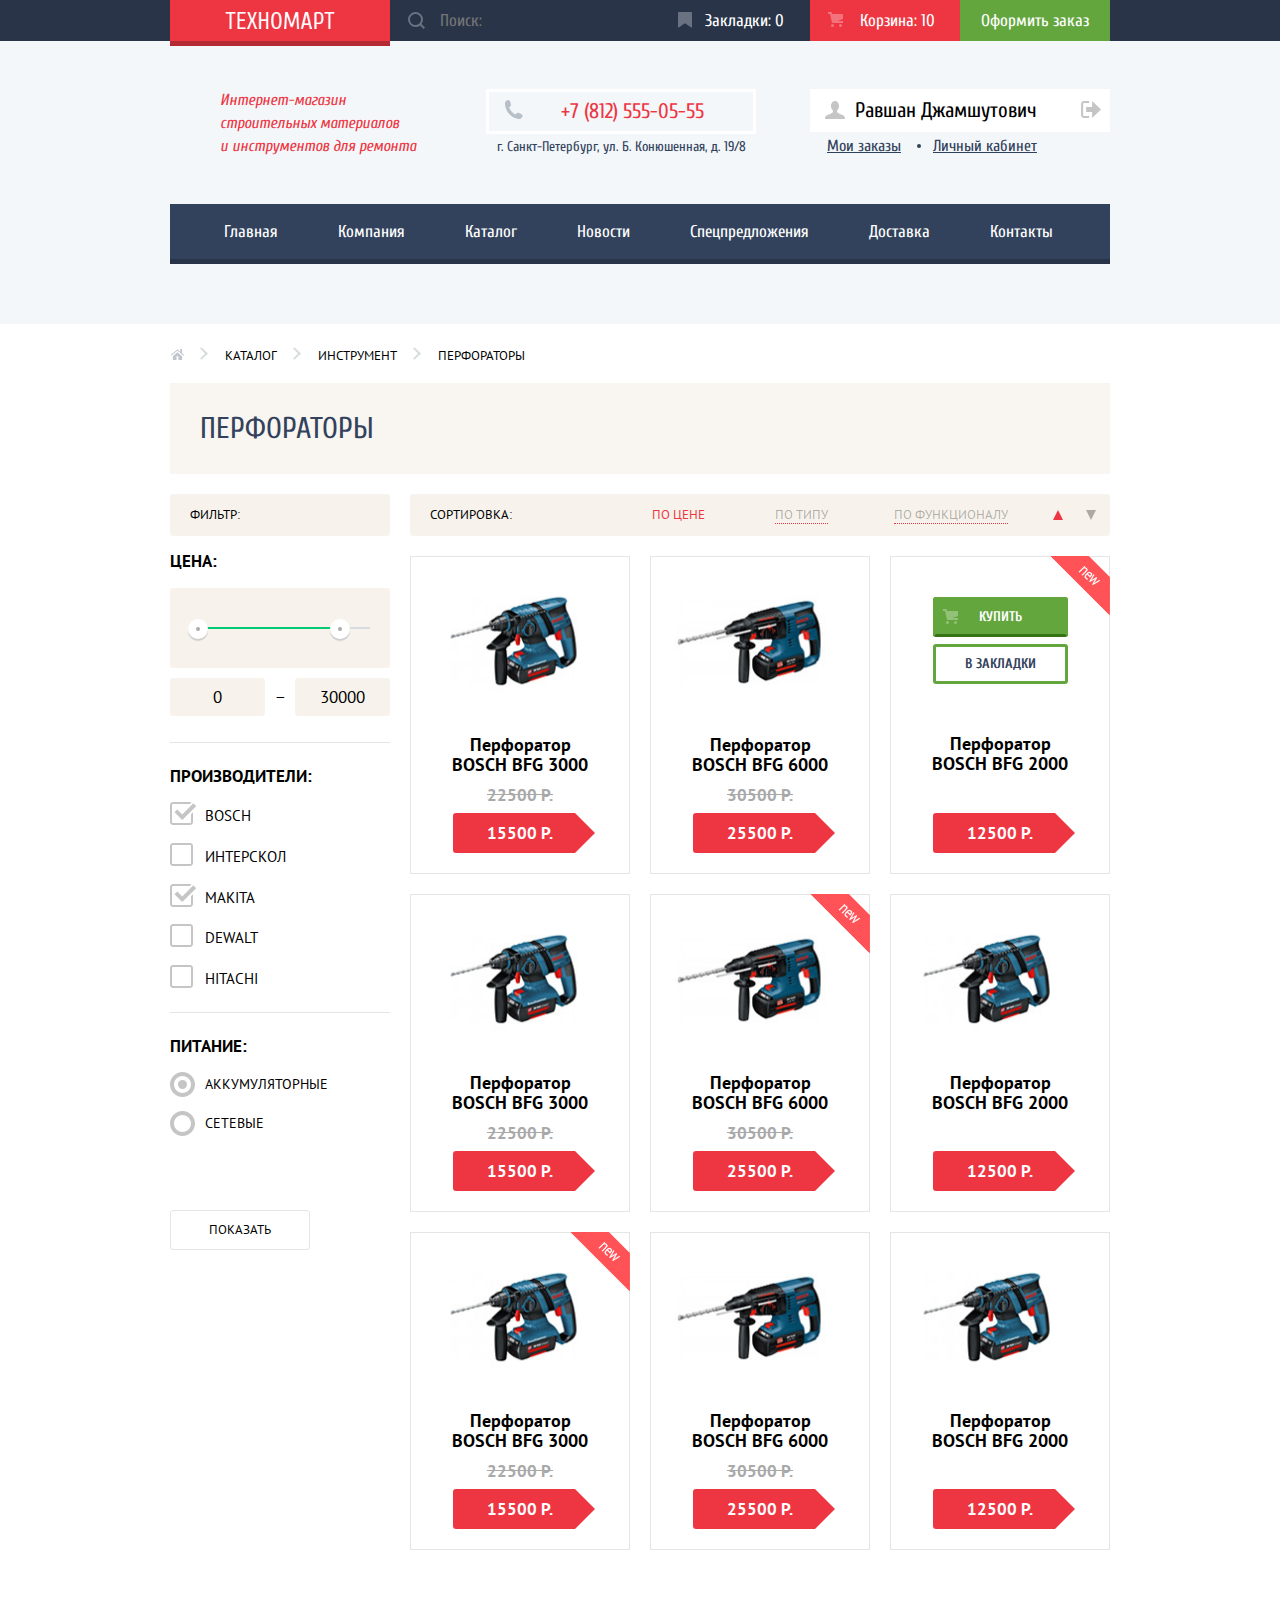
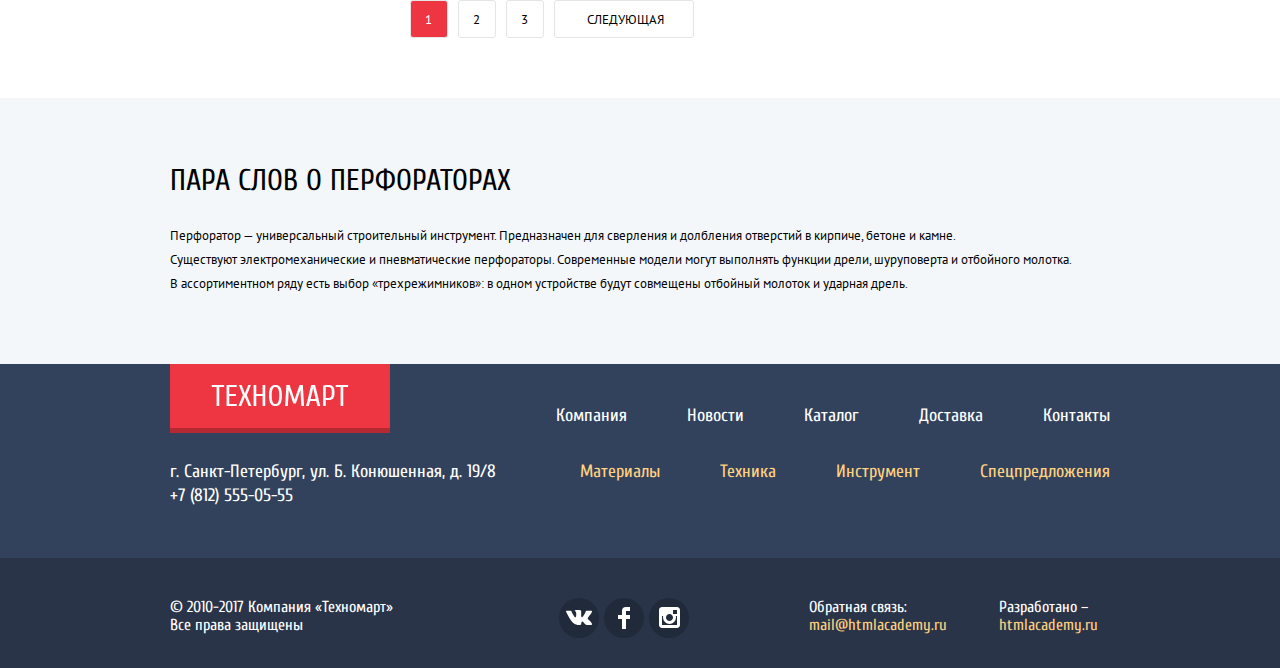
==== commit 5cac9347: "Сделала Декоративные элементы" ====
--- a/catalog.html
+++ b/catalog.html
@@ -15,6 +15,7 @@
             <li class="logotype"><a href="index.html"><img src="img/logo.png" width="110" alt="Техномарт"></a></li>
             <li class="user-menu-option">
               <input type="search" name="search" placeholder="Поиск:">
+              <span></span>
             </li>
             <li class="user-menu-option"><a href="#">Закладки: 0</a></li>
             <li class="user-menu-option"><a class="cart-active" href="#">Корзина: 10</a></li>
@@ -32,7 +33,7 @@
             <p>г. Санкт-Петербург, ул. Б. Конюшенная, д. 19/8</p>
           </div>
           <div class="user-log-in-inner">
-            <a href="#" class="user-name">Равшан Джамшутович</a>
+            <a href="#" class="user-profile">Равшан Джамшутович</a>
             <ul class="user-area">
               <li><a class="user-area-option" href="#">Мои заказы</a></li>
               <li><a class="user-area-option" href="#">Личный кабинет</a></li>
--- a/css/style.css
+++ b/css/style.css
@@ -48,10 +48,14 @@
 .main-header {
   font-family: "Cuprum", Arial, sans-serif;
 
-  background-color: #f3f7f9;
-
   padding-bottom: 65px;
   margin-bottom: 60px;
+}
+
+.main-header,
+.services,
+.about-punchers {
+  background-color: #f4f7f9;
 }
 
 .main-header-inner-page {
@@ -102,6 +106,12 @@
   box-shadow: 0 5px 0 0px #b52933;
 
   position: relative;
+
+  display: flex;
+}
+
+.logotype a {
+  width: 220px;
 }
 
 .logotype img {
@@ -118,40 +128,15 @@
   background-color: #ba2732;
 }
 
-.user-menu-option:nth-child(2) {
+.user-menu-option:nth-child(2),
+.user-menu-option:nth-child(3) a,
+.user-menu-option:nth-child(4) a {
   position: relative;
 }
 
-.user-menu-option:nth-child(2)::before {
-  content: "";
-
-  width: 20px;
-  height: 20px;
-
-  position: absolute;
-  left: 18px;
-  top: 12px;
-
-  background-image: url("../img/icon-search.svg");
-  background-repeat: no-repeat;
-  background-position: 0 0;
-
-  opacity: 0.3;
-}
-
-.user-menu-option:nth-child(2):focus::before {
-  content: "";
-
-  width: 20px;
-  height: 20px;
-
-  position: absolute;
-  left: 18px;
-  top: 12px;
-
-  background-image: url("../img/icon-search-active.svg");
-  background-repeat: no-repeat;
-  background-position: 0 0;
+.user-menu-list li:nth-child(2) {
+  display: flex;
+  flex-grow: 1;
 }
 
 .user-menu-option input {
@@ -163,12 +148,70 @@
   padding-bottom: 5px;
   padding-left: 50px;
   padding-right: 0;
+  flex-grow: 1;
+}
+
+.user-menu-option:nth-child(2) input:hover,
+.user-menu-option:nth-child(3) a:hover,
+.user-menu-option:nth-child(4) a:hover {
+  background-color: #161d29;
 }
 
 .user-menu-option input:focus {
   color: #000000;
 
   background-color: #ffffff;
+}
+
+.user-menu-option input + span::after {
+  content: "";
+
+  width: 18px;
+  height: 20px;
+
+  position: absolute;
+  left: 18px;
+  top: 12px;
+
+  background-image: url("../img/icon-search.svg");
+  background-repeat: no-repeat;
+  background-position: 0 0;
+
+  opacity: 0.3;
+}
+
+.user-menu-option input:hover + span::after {
+  content: "";
+
+  width: 18px;
+  height: 20px;
+
+  position: absolute;
+  left: 18px;
+  top: 12px;
+
+  background-image: url("../img/icon-search.svg");
+  background-repeat: no-repeat;
+  background-position: 0 0;
+
+  opacity: 1;
+}
+
+.user-menu-option input:focus + span::after {
+  content: "";
+
+  width: 18px;
+  height: 20px;
+
+  position: absolute;
+  left: 18px;
+  top: 12px;
+
+  background-image: url("../img/icon-search-focus.svg");
+  background-repeat: no-repeat;
+  background-position: 0 0;
+
+  opacity: 1
 }
 
 .user-menu-option a {
@@ -177,68 +220,63 @@
   padding-bottom: 5px;
 }
 
-.user-menu-list li:nth-child(2) {
-  display: flex;
-  flex-grow: 1;
-}
-
-.user-menu-option input {
-  flex-grow: 1;
-}
-
-.user-menu-option:nth-child(3) a,
-.user-menu-option:nth-child(4) a {
-  position: relative;
-}
-
-.user-menu-option:nth-child(3) a {
-  padding-left: 45px;
-}
-
-.user-menu-option:nth-child(3) a::before {
-  content: "";
-
-  width: 18px;
-  height: 20px;
-
-  position: absolute;
-  left: 18px;
-  top: 12px;
-
-  background-image: url("../img/icon-bookmark.svg");
-  background-repeat: no-repeat;
-  background-position: 0 0;
-
-  opacity: 0.3;
-}
-
-.user-menu-option:nth-child(4) a {
-  padding-left: 50px;
-}
-
-.user-menu-option:nth-child(4) a::before {
-  content: "";
-
-  width: 18px;
-  height: 20px;
-
-  position: absolute;
-  left: 18px;
-  top: 12px;
-
-  background-image: url("../img/icon-cart.svg");
-  background-repeat: no-repeat;
-  background-position: 0 0;
-
-  opacity: 0.3;
-}
-
 .user-menu-option:nth-child(3),
 .user-menu-option:nth-child(4),
 .user-menu-option:last-child {
   width: 150px;
 }
 
+.user-menu-option:nth-child(3) a {
+  padding-left: 45px;
+}
+
+.user-menu-option:nth-child(3) a::before {
+  content: "";
+
+  width: 18px;
+  height: 20px;
+
+  position: absolute;
+  left: 18px;
+  top: 12px;
+
+  background-image: url("../img/icon-bookmark.svg");
+  background-repeat: no-repeat;
+  background-position: 0 0;
+
+  opacity: 0.3;
+}
+
+.user-menu-option:nth-child(4) a {
+  padding-left: 50px;
+}
+
+.user-menu-option:nth-child(4) a::before {
+  content: "";
+
+  width: 18px;
+  height: 20px;
+
+  position: absolute;
+  left: 18px;
+  top: 12px;
+
+  background-image: url("../img/icon-cart.svg");
+  background-repeat: no-repeat;
+  background-position: 0 0;
+
+  opacity: 0.3;
+}
+
+.user-menu-option:nth-child(3) a:hover::before,
+.user-menu-option:nth-child(4) a:hover::before {
+  opacity: 1;
+}
+
+.user-menu-option a:focus {
+  color: rgba(255, 255, 255, 0.5);
+}
+
 .user-menu-option:last-child {
   background-color: #63a63e;
   text-align: center;
@@ -248,29 +286,11 @@
   background-color: #5fbb2d;
 }
 
-.user-menu-option:nth-child(3) a:hover,
-.user-menu-option:nth-child(4) a:hover {
-  background-color: #161d29;
-}
-
-.user-menu-option:nth-child(3) a:hover::before,
-.user-menu-option:nth-child(4) a:hover::before {
-  opacity: 1;
-}
-
-.user-menu-option a:focus {
-  color: rgba(255, 255, 255, 0.5);
-}
-
 .header-middle-wrapper {
   padding-left: 50px;
   margin-bottom: 42px;
   display: flex;
   justify-content: flex-start;
-}
-
-.about-shop-contacts p {
-  margin: 0;
 }
 
 .about-shop-info {
@@ -311,15 +331,13 @@
 }
 
 .about-shop-contacts p {
+  margin: 0;
   font-size: 14px;
   color: #32425c;
   text-align: center;
 }
 
 .user-log-in-index {
-  font-size: 21px;
-  color: #000000;
-
   width: 280px;
   margin-left: auto;
 
@@ -329,6 +347,8 @@
 }
 
 .user-log-in-index a {
+  font-size: 21px;
+
   color: #000000;
   background-color: #ffffff;
 
@@ -435,6 +455,7 @@
 
 .promo {
   margin-bottom: 53px;
+  position: relative;
 }
 
 .promo-list {
@@ -506,6 +527,90 @@
   padding-right: 47px;
 }
 
+.controls-arrows::before {
+  content: "";
+
+  position: absolute;
+
+  width: 25px;
+  height: 25px;
+
+  transform: rotate(45deg);
+
+  border-left: 3px solid #ffffff;
+  border-bottom: 3px solid #ffffff;
+
+  top: 120px;
+  left: 30px;
+
+  z-index: 100;
+
+  cursor: pointer;
+}
+
+.controls-arrows::after {
+  content: "";
+
+  position: absolute;
+
+  width: 25px;
+  height: 25px;
+
+  transform: rotate(45deg);
+
+  border-right: 3px solid #ffffff;
+  border-top: 3px solid #ffffff;
+
+  top: 120px;
+  right: 25px;
+
+  z-index: 100;
+
+  cursor: pointer;
+}
+
+.controls-radio::before {
+  content: "";
+
+  position: absolute;
+
+  width: 7px;
+  height: 7px;
+  border-radius: 50%;
+
+  border: 2px solid #ffffff;
+
+  background: #ee3643;
+
+  bottom: 35px;
+  left: 295px;
+
+  z-index: 100;
+
+  cursor: pointer;
+}
+
+.controls-radio::after {
+  content: "";
+
+  position: absolute;
+
+  width: 7px;
+  height: 7px;
+  border-radius: 50%;
+
+  border: 2px solid #ffffff;
+
+  background: #ffffff;
+
+  bottom: 35px;
+  left: 315px;
+
+  z-index: 100;
+
+  cursor: pointer;
+}
+
 a.promo-button {
   font-size: 14px;
   text-align: center;
@@ -553,13 +658,17 @@
   background-color: #dc91d8;
 }
 
-.promo-list-item:nth-child(5) {
+.promo-list-item:nth-child(6) {
   background-color: #8ed78f;
 }
 
 .promo-list-item.slider {
   background-color: #b4a390;
   margin-bottom: 0;
+}
+
+.promo-list-item.slider:nth-child(5) {
+  display: none;
 }
 
 .promo-list-item h4 {
@@ -908,14 +1017,16 @@
 }
 
 .popular-manufacturers-item {
+  margin-bottom: 20px;
+  border: 1px solid #eaeaea;
+
+  position: relative;
+}
+
+.popular-manufacturers-item a {
+  display: block;
   width: 218px;
   min-height: 143px;
-  margin-bottom: 20px;
-  border: 1px solid #eaeaea;
-}
-
-.popular-manufacturers-item {
-position: relative;
 }
 
 .popular-manufacturers-item img {
@@ -933,11 +1044,6 @@
   opacity: 0.3;
 }
 
-.services,
-.about-punchers {
-  background-color: #f4f7f9;
-}
-
 .services-wrapper {
   padding-top: 53px;
 }
@@ -947,7 +1053,7 @@
   margin-bottom: 70px;
 }
 
-.services {
+.services-wrapper {
   margin-bottom: 68px;
 }
 
@@ -977,6 +1083,7 @@
 
   position: relative;
 
+  flex-shrink: 0;
 }
 
 .services-list::after {
@@ -1004,11 +1111,15 @@
 
   display: block;
   padding: 11px 20px;
+  border-top: 1px solid #4d637b;
 }
 
 .services-list-item-active a {
   color: #32425c;
+
   background-color: #ffffff;
+
+  border-top: none;
 }
 
 .services-list-item a:hover {
@@ -1019,6 +1130,8 @@
   color: #32425c;
 
   background-color: #ffffff;
+
+  border-top: none;
 }
 
 .services-item h4 {
@@ -1030,26 +1143,51 @@
   color: #32425c;
 
   margin: 0;
-  margin-bottom: 25px;;
+  margin-bottom: 25px;
 }
 
 .services-item {
   flex-grow: 1;
-
+}
+
+.services-item:nth-of-type(1) {
   background-image: url("../img/delivery.png");
   background-position: right bottom;
   background-repeat: no-repeat;
 }
 
+.services-item:nth-of-type(2) {
+  background-image: url("../img/guarantee.png");
+  background-position: right bottom;
+  background-repeat: no-repeat;
+
+  display: none;
+}
+
+.services-item:nth-of-type(3) {
+  background-image: url("../img/credit.png");
+  background-position: right bottom;
+  background-repeat: no-repeat;
+
+  display: none;
+}
+
 .services-item p {
   margin: 0;
 }
 
+.services-item .button {
+  display: inline-block;
+  padding-left: 45px;
+  padding-right: 45px;
+  margin-top: 25px;
+}
+
 .about-company-columns {
   display: flex;
   justify-content: space-between;
-  min-height: 370px;
-
+
+  margin-bottom: 85px;
 }
 
 .about-company {
@@ -1111,6 +1249,120 @@
 
 .contacts .button {
   width: 100%;
+}
+
+.modal {
+  position: fixed;
+
+  top: 120px;
+  left: 50%;
+
+  width: 620px;
+  margin-left: -310px;
+
+  border-top: 6px solid #ee3643;
+
+  box-shadow: 0 20px 40px 0 rgba(41, 52, 73, 0.75);
+
+  z-index: 30;
+
+  display: none;
+
+  background-color: #ffffff;
+}
+
+.modal-close {
+  position: absolute;
+  top: 6px;
+  right: 20px;
+
+  width: 23px;
+  height: 23px;
+
+  font-size: 0;
+
+  border: 0;
+
+  cursor: pointer;
+
+  background-color: #ffffff;
+}
+
+.modal-close::before,
+.modal-close::after {
+  content: "";
+
+  position: absolute;
+
+  width: 25px;
+  height: 3px;
+
+  background-color: #ee3643;
+
+  border-radius: 3px;
+}
+
+.modal-close::before {
+  transform: rotate(45deg);
+}
+
+.modal-close::after {
+  transform: rotate(-45deg);
+}
+
+section.modal-write-us {
+  height: 314px;
+
+  border-bottom: 110px solid #f4f4f4;
+}
+
+.write-us-form {
+  width: 460px;
+  margin: auto;
+  margin-top: 40px;
+
+  display: flex;
+  flex-wrap: wrap;
+  justify-content: space-between;
+}
+
+.write-us-form label {
+  font-family: "Cuprum";
+  font-size: 18px;
+}
+
+.write-us-form label:last-of-type {
+  margin-top: 15px;
+}
+
+.write-us-form input,
+.write-us-form textarea {
+  font-family: "PT Sans";
+  font-size: 13px;
+  color: #a9a9a9;
+  display: block;
+  border: 2px solid #dee3e4;
+  border-radius: 3px;
+  box-sizing: border-box;
+  padding: 10px 12px;
+}
+
+.write-us-form input {
+  width: 220px;
+}
+
+.write-us-form textarea {
+  width: 460px;
+  height: 115px;
+}
+
+.write-us-form .button {
+  width: 460px;
+  padding-top: 10px;
+  padding-bottom: 10px;
+
+  position: relative;
+  top: 75px;
 }
 
 .main-footer {
@@ -1275,23 +1527,11 @@
   color: #ee3643;
 }
 
-.write-us-form label {
-  font-family: "Cuprum";
-  font-size: 18px;
-}
-
-.write-us-form input,
-.write-us-form textarea {
-  font-family: "Cuprum";
-  font-size: 13px;
-  color: #a9a9a9;
-}
-
 .user-log-in-inner {
   margin-left: auto;
 }
 
-a.user-name {
+a.user-profile {
   position: relative;
 
   display: block;
@@ -1307,7 +1547,7 @@
   padding-bottom: 2px;
 }
 
-a.user-name::before {
+a.user-profile::before {
   content: "";
 
   width: 22px;
@@ -1322,7 +1562,7 @@
   background-position: 0 0;
 }
 
-a.user-name::after {
+a.user-profile::after {
   content: "";
 
   width: 22px;
@@ -1337,7 +1577,7 @@
   background-position: 0 0;
 }
 
-a.user-name:hover::before {
+a.user-profile:hover::before {
   content: "";
 
   width: 22px;
@@ -1352,7 +1592,7 @@
   background-position: 0 0;
 }
 
-a.user-name:hover::after {
+a.user-profile:hover::after {
   content: "";
 
   width: 22px;
@@ -1367,7 +1607,7 @@
   background-position: 0 0;
 }
 
-a.user-name:focus {
+a.user-profile:focus {
   color: rgba(0, 0, 0, 0.3);
 }
 
@@ -2006,31 +2246,11 @@
   margin: 0;
 }
 
-.modal {
-  position: fixed;
-
-  top: 120px;
-  left: 50%;
-
-  width: 620px;
-  margin-left: -310px;
-
-  border-top: 6px solid #ee3643;
-
-  box-shadow: 0 20px 40px 0 rgba(41, 52, 73, 0.75);
-
-  z-index: 30;
-
-  display: none;
-}
-
 .modal-info {
   position: relative;
 
   font-family: "Cuprum";
   font-size: 30px;
-
-  background-color: #ffffff;
 
   min-height: 110px;
   padding-top: 53px;
@@ -2093,42 +2313,3 @@
 
   margin-left: 20px;
 }
-
-.modal-close {
-  position: absolute;
-  top: 6px;
-  right: 20px;
-
-  width: 23px;
-  height: 23px;
-
-  font-size: 0;
-
-  border: 0;
-
-  cursor: pointer;
-
-  background-color: #ffffff;
-}
-
-.modal-close::before,
-.modal-close::after {
-  content: "";
-
-  position: absolute;
-
-  width: 25px;
-  height: 3px;
-
-  background-color: #ee3643;
-
-  border-radius: 3px;
-}
-
-.modal-close::before {
-  transform: rotate(45deg);
-}
-
-.modal-close::after {
-  transform: rotate(-45deg);
-}
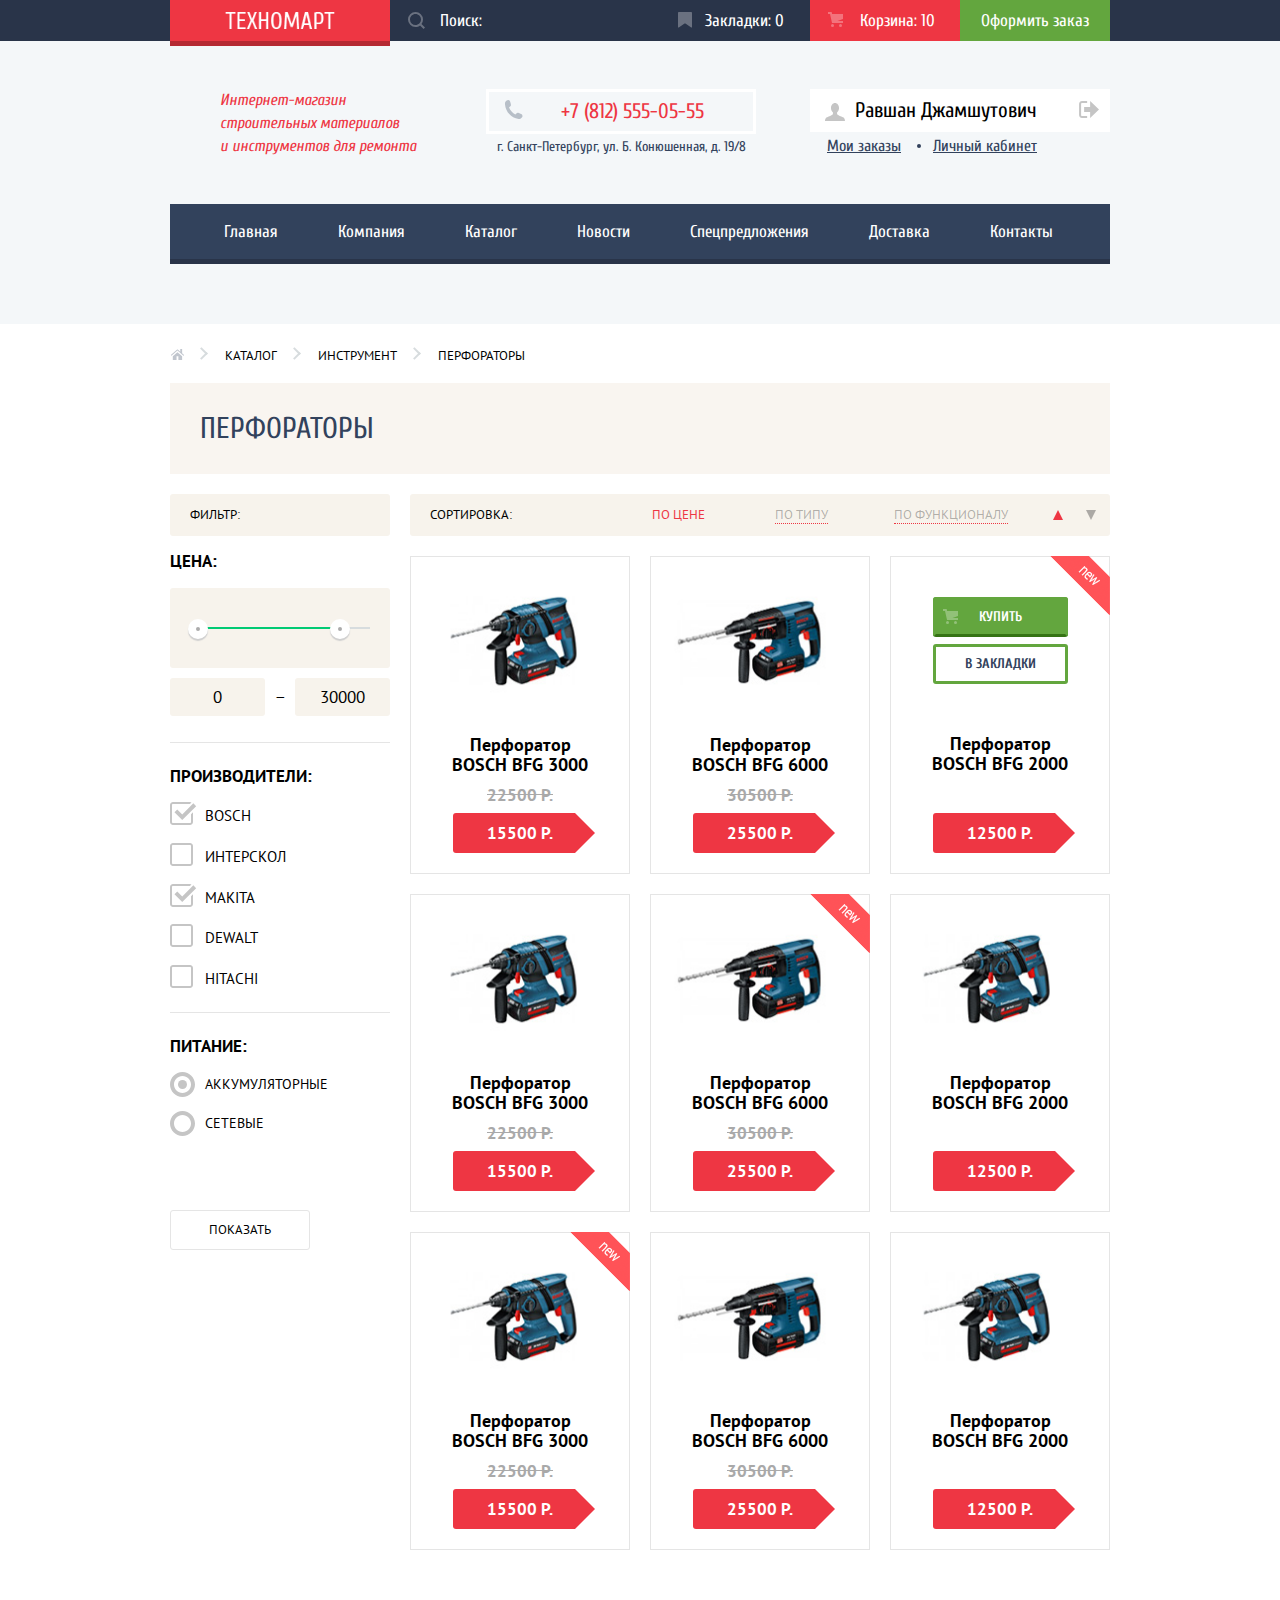
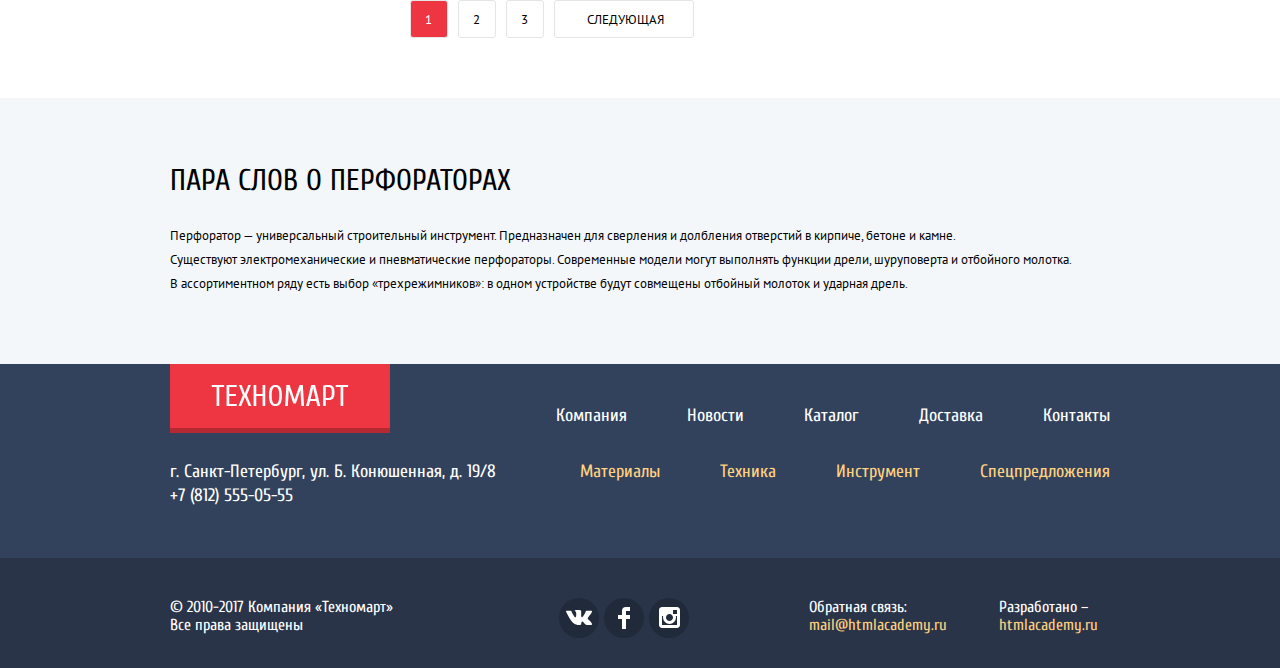
==== commit 14edef16: "Исправила декоративные элементы" ====
--- a/catalog.html
+++ b/catalog.html
@@ -33,7 +33,10 @@
             <p>г. Санкт-Петербург, ул. Б. Конюшенная, д. 19/8</p>
           </div>
           <div class="user-log-in-inner">
-            <a href="#" class="user-profile">Равшан Джамшутович</a>
+            <div class="user-space">
+              <a href="#" class="user-profile">Равшан Джамшутович</a>
+              <a href="#" class="log-out"></a>
+            </div>
             <ul class="user-area">
               <li><a class="user-area-option" href="#">Мои заказы</a></li>
               <li><a class="user-area-option" href="#">Личный кабинет</a></li>
--- a/css/style.css
+++ b/css/style.css
@@ -140,7 +140,6 @@
 }
 
 .user-menu-option input {
-  color: #ffffff;
   font: inherit;
   background-color: inherit;
   border: 0;
@@ -151,15 +150,23 @@
   flex-grow: 1;
 }
 
+.user-menu-option input[type="search"]::-webkit-input-placeholder { color: #ffffff; opacity: 1; }
+.user-menu-option input[type="search"]:-ms-input-placeholder { color: #ffffff; opacity: 1; }
+.user-menu-option input[type="search"]::-ms-input-placeholder { color: #ffffff; opacity: 1; }
+.user-menu-option input[type="search"]::placeholder { color: #ffffff; opacity: 1; }
+
 .user-menu-option:nth-child(2) input:hover,
 .user-menu-option:nth-child(3) a:hover,
 .user-menu-option:nth-child(4) a:hover {
   background-color: #161d29;
 }
 
+.user-menu-option input[type="search"]:focus::-webkit-input-placeholder { color: #000000; opacity: 1; }
+.user-menu-option input[type="search"]:focus:-ms-input-placeholder { color: #000000; opacity: 1; }
+.user-menu-option input[type="search"]:focus::-ms-input-placeholder { color: #000000; opacity: 1; }
+.user-menu-option input[type="search"]:focus::placeholder { color: #000000; opacity: 1; }
+
 .user-menu-option input:focus {
-  color: #000000;
-
   background-color: #ffffff;
 }
 
@@ -498,10 +505,6 @@
   position: relative;
 }
 
-.slider {
-  padding: 0;
-}
-
 .slider img {
   position: absolute;
   top: 0; left: 0; bottom: 0; right: 0;
@@ -527,88 +530,75 @@
   padding-right: 47px;
 }
 
-.controls-arrows::before {
-  content: "";
-
-  position: absolute;
-
-  width: 25px;
-  height: 25px;
+.controls-arrows {
+  position: absolute;
+
+  bottom: 119px;
+  left: 30px;
+
+  z-index: 100;
+
+  display: flex;
+  justify-content: space-between;
+
+  width: 564px;
+}
+
+.controls-arrows button {
+  cursor: pointer;
+
+  padding: 0;
+  border: 0;
+
+  width: 28px;
+  height: 28px;
 
   transform: rotate(45deg);
 
   border-left: 3px solid #ffffff;
   border-bottom: 3px solid #ffffff;
 
-  top: 120px;
-  left: 30px;
-
-  z-index: 100;
-
-  cursor: pointer;
-}
-
-.controls-arrows::after {
-  content: "";
-
-  position: absolute;
-
-  width: 25px;
-  height: 25px;
-
-  transform: rotate(45deg);
-
+  background-color: transparent;
+}
+
+.controls-arrows button:last-child {
+  border: none;
   border-right: 3px solid #ffffff;
   border-top: 3px solid #ffffff;
-
-  top: 120px;
-  right: 25px;
-
-  z-index: 100;
-
-  cursor: pointer;
-}
-
-.controls-radio::before {
-  content: "";
-
-  position: absolute;
-
-  width: 7px;
-  height: 7px;
-  border-radius: 50%;
-
-  border: 2px solid #ffffff;
-
-  background: #ee3643;
+}
+
+.controls-radio {
+  position: absolute;
 
   bottom: 35px;
   left: 295px;
 
   z-index: 100;
 
+  display: flex;
+  justify-content: space-between;
+
+
+  width: 30px;
+}
+
+.controls-radio button {
+  padding: 0;
+  border: 0;
+
+  width: 11px;
+  height: 11px;
+  border-radius: 50%;
+
+  border: 2px solid #ffffff;
+
+  background: #ffffff;
+
   cursor: pointer;
 }
 
-.controls-radio::after {
-  content: "";
-
-  position: absolute;
-
-  width: 7px;
-  height: 7px;
-  border-radius: 50%;
-
-  border: 2px solid #ffffff;
-
-  background: #ffffff;
-
-  bottom: 35px;
-  left: 315px;
-
-  z-index: 100;
-
-  cursor: pointer;
+button.selected {
+  background: #ee3643;
 }
 
 a.promo-button {
@@ -664,7 +654,10 @@
 
 .promo-list-item.slider {
   background-color: #b4a390;
+
   margin-bottom: 0;
+
+  position: relative;
 }
 
 .promo-list-item.slider:nth-child(5) {
@@ -1264,7 +1257,7 @@
 
   box-shadow: 0 20px 40px 0 rgba(41, 52, 73, 0.75);
 
-  z-index: 30;
+  z-index: 150;
 
   display: none;
 
@@ -1351,9 +1344,20 @@
   width: 220px;
 }
 
+.write-us-form input::-webkit-input-placeholder { color: #a9a9a9; opacity: 1; }
+.write-us-form input:-ms-input-placeholder { color: #a9a9a9; opacity: 1; }
+.write-us-form input::-ms-input-placeholder { color: #a9a9a9; opacity: 1; }
+.write-us-form input::placeholder { color: #a9a9a9; opacity: 1; }
+
+.write-us-form textarea::-webkit-input-placeholder { color: #a9a9a9; opacity: 1; }
+.write-us-form textarea:-ms-input-placeholder { color: #a9a9a9; opacity: 1; }
+.write-us-form textarea::-ms-input-placeholder { color: #a9a9a9; opacity: 1; }
+.write-us-form textarea::placeholder { color: #a9a9a9; opacity: 1; }
+
 .write-us-form textarea {
   width: 460px;
   height: 115px;
+  resize: none;
 }
 
 .write-us-form .button {
@@ -1363,6 +1367,8 @@
 
   position: relative;
   top: 75px;
+
+  cursor: pointer;
 }
 
 .main-footer {
@@ -1531,20 +1537,25 @@
   margin-left: auto;
 }
 
+.user-space {
+  display: flex;
+  justify-content: space-between;
+  align-items: center;
+  width: 300px;
+  background-color: #ffffff;
+  padding-top: 2px;
+  padding-bottom: 2px;
+}
+
 a.user-profile {
   position: relative;
 
   display: block;
-  width: 255px;
 
   font-size: 21px;
   color: #000000;
 
-  background-color: #ffffff;
-
   padding-left: 45px;
-  padding-top: 2px;
-  padding-bottom: 2px;
 }
 
 a.user-profile::before {
@@ -1562,53 +1573,42 @@
   background-position: 0 0;
 }
 
-a.user-profile::after {
+a.user-profile:hover::before {
   content: "";
 
   width: 22px;
   height: 20px;
 
   position: absolute;
-  left: 270px;
+  left: 15px;
   top: 12px;
 
-  background-image: url("../img/icon-logout.svg");
-  background-repeat: no-repeat;
-  background-position: 0 0;
-}
-
-a.user-profile:hover::before {
-  content: "";
+  background-image: url("../img/icon-user-hover.svg");
+  background-repeat: no-repeat;
+  background-position: 0 0;
+}
+
+a.user-profile:focus {
+  color: rgba(0, 0, 0, 0.3);
+}
+
+a.log-out {
+  display: block;
 
   width: 22px;
   height: 20px;
 
-  position: absolute;
-  left: 15px;
-  top: 12px;
-
-  background-image: url("../img/icon-user-hover.svg");
-  background-repeat: no-repeat;
-  background-position: 0 0;
-}
-
-a.user-profile:hover::after {
-  content: "";
-
-  width: 22px;
-  height: 20px;
-
-  position: absolute;
-  left: 270px;
-  top: 12px;
-
+  margin-right: 10px;
+
+  background-image: url("../img/icon-logout.svg");
+  background-repeat: no-repeat;
+  background-position: 0 0;
+}
+
+a.log-out:hover {
   background-image: url("../img/icon-logout-hover.svg");
   background-repeat: no-repeat;
   background-position: 0 0;
-}
-
-a.user-profile:focus {
-  color: rgba(0, 0, 0, 0.3);
 }
 
 .user-area {
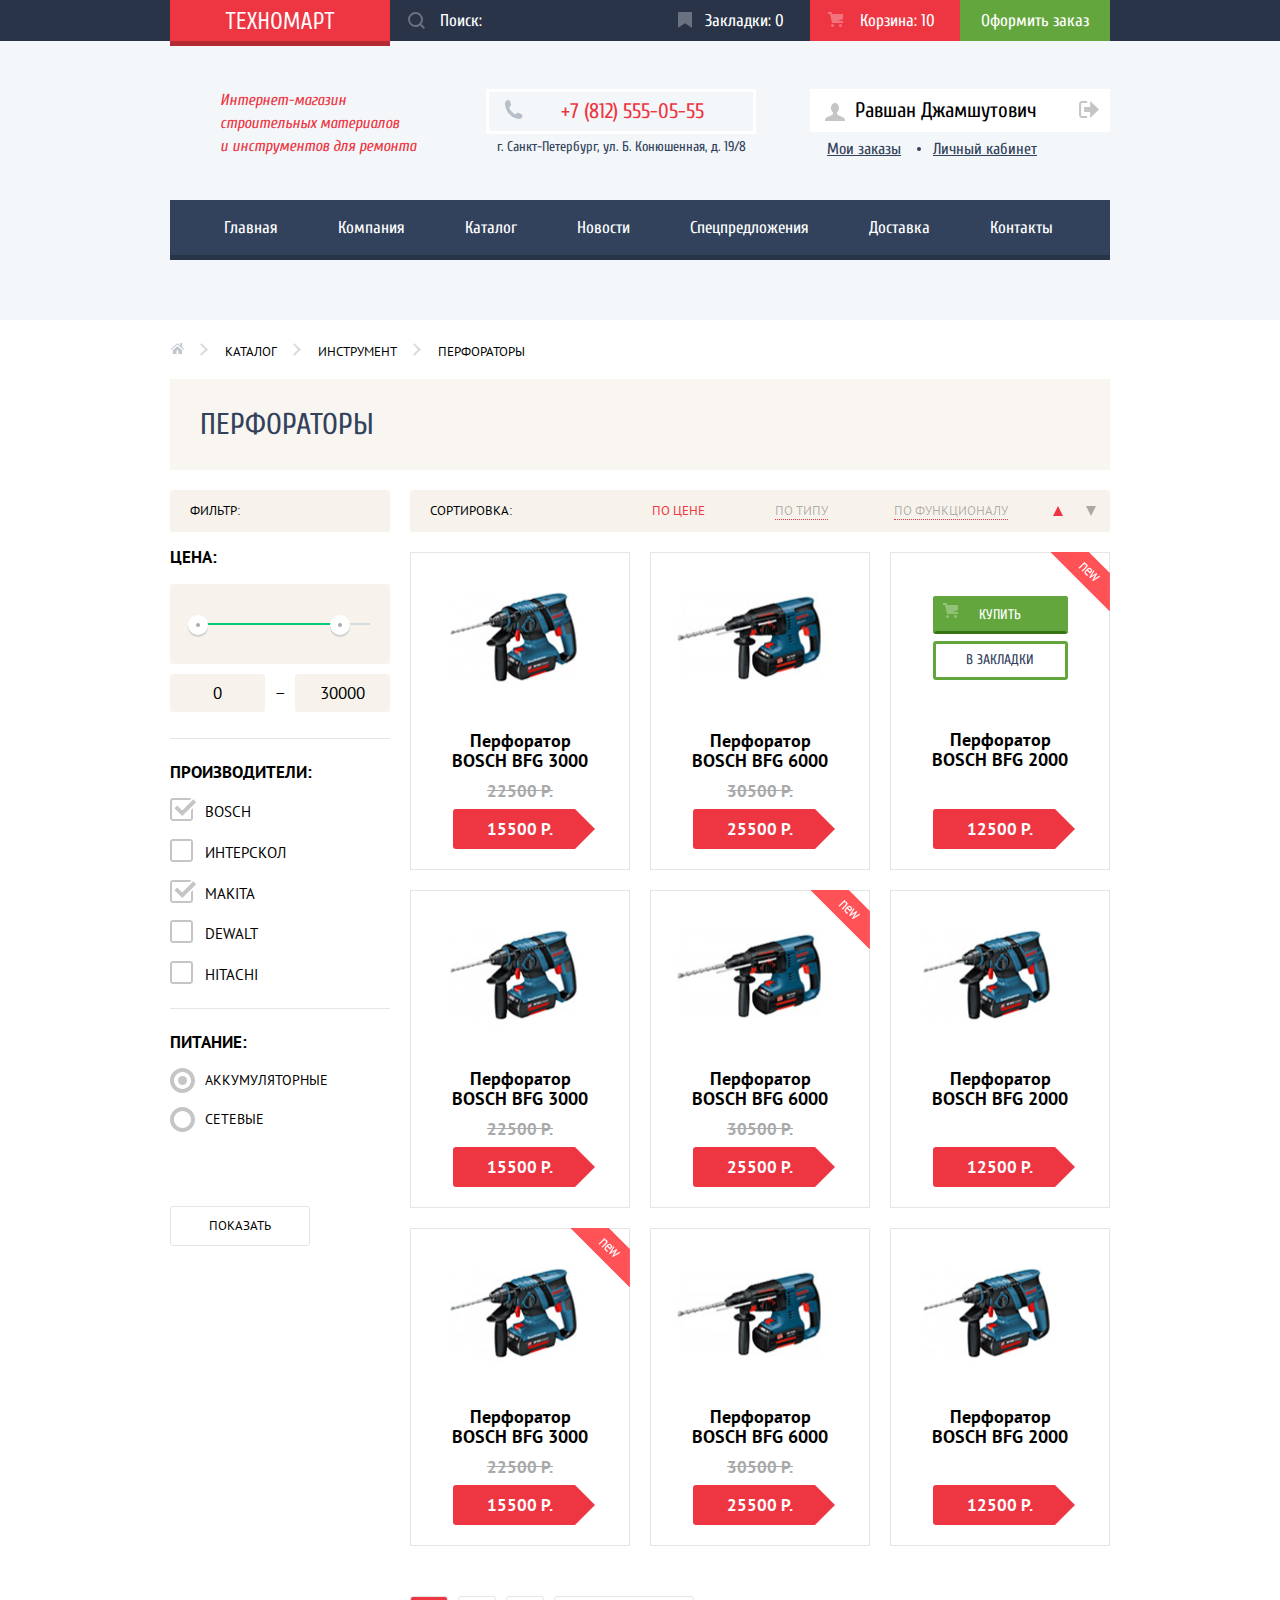
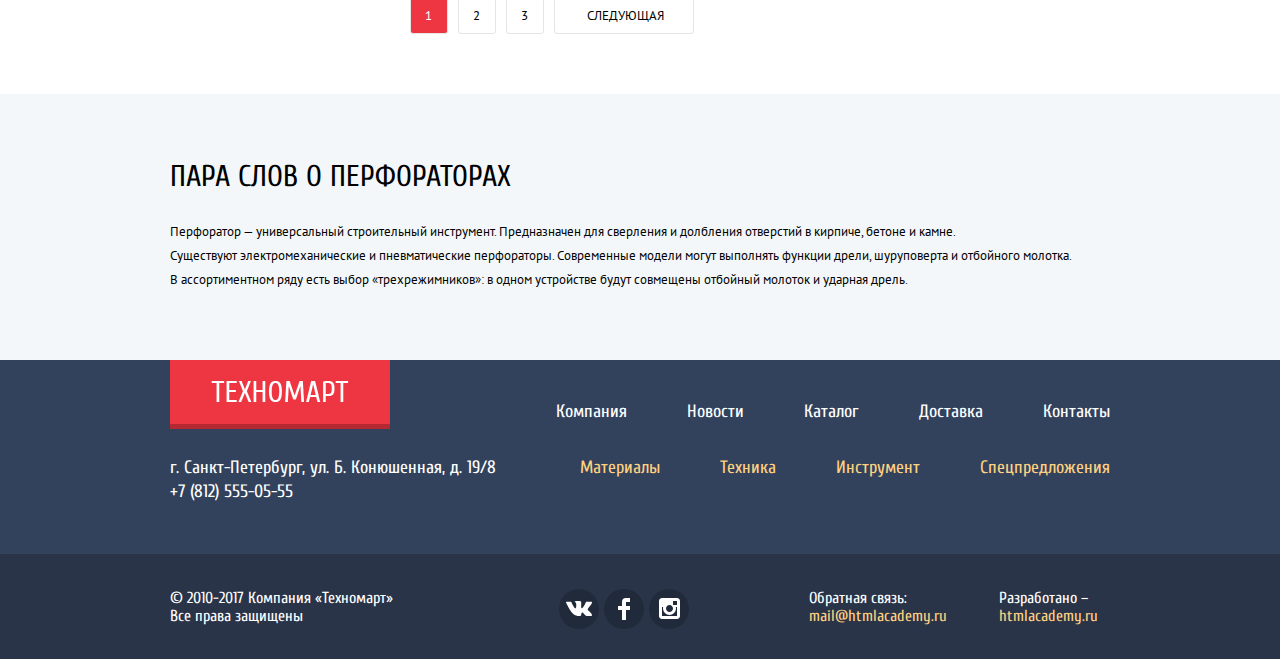
==== commit 5c804245: "Завершила верстку всех страниц" ====
--- a/catalog.html
+++ b/catalog.html
@@ -24,7 +24,7 @@
         </div>
       </section>
       <div class="container">
-        <div class="header-middle-wrapper">
+        <div class="header-middle-wrapper inner">
           <p class="about-shop-info">Интернет-магазин<br>
             строительных материалов<br>
             и инструментов для ремонта</p>
@@ -146,8 +146,8 @@
                 <li class="goods-item">
                   <div class="flag flag-new"><span class="visually-hidden">Новинка</span></div>
                   <div class="actions">
-                    <a href="#" class="buy">Купить</a>
-                    <a href="#" class="bookmark">В закладки</a>
+                    <button class="buy">Купить</button>
+                    <button class="bookmark">В закладки</button>
                   </div>
                   <p class="goods-image">
                     <img src="img/bfg3000.jpg" width="220" alt="Перфоратор BOSCH BFG 3000">
@@ -161,8 +161,8 @@
                 <li class="goods-item">
                   <div class="flag flag-new"><span class="visually-hidden">Новинка</span></div>
                   <div class="actions">
-                    <a href="#" class="buy">Купить</a>
-                    <a href="#" class="bookmark">В закладки</a>
+                    <button class="buy">Купить</button>
+                    <button class="bookmark">В закладки</button>
                   </div>
                   <p class="goods-image">
                     <img src="img/bfg6000.jpg" width="220" alt="Перфоратор BOSCH BFG 6000">
@@ -176,8 +176,8 @@
                 <li class="goods-item goods-item-no-image">
                   <div class="flag flag-new"><span class="visually-hidden">Новинка</span></div>
                   <div class="actions">
-                    <a href="#" class="buy">Купить</a>
-                    <a href="#" class="bookmark">В закладки</a>
+                    <button class="buy">Купить</button>
+                    <button class="bookmark">В закладки</button>
                   </div>
                   <p class="goods-image">
                     <img src="img/bfg2000.jpg" width="220" alt="Перфоратор BOSCH BFG 2000">
@@ -190,8 +190,8 @@
                 <li class="goods-item">
                   <div class="flag flag-new"><span class="visually-hidden">Новинка</span></div>
                   <div class="actions">
-                    <a href="#" class="buy">Купить</a>
-                    <a href="#" class="bookmark">В закладки</a>
+                    <button class="buy">Купить</button>
+                    <button class="bookmark">В закладки</button>
                   </div>
                   <p class="goods-image">
                     <img src="img/bfg3000.jpg" width="220" alt="Перфоратор BOSCH BFG 3000">
@@ -205,8 +205,8 @@
                 <li class="goods-item">
                   <div class="flag flag-new"><span class="visually-hidden">Новинка</span></div>
                   <div class="actions">
-                    <a href="#" class="buy">Купить</a>
-                    <a href="#" class="bookmark">В закладки</a>
+                    <button class="buy">Купить</button>
+                    <button class="bookmark">В закладки</button>
                   </div>
                   <p class="goods-image">
                     <img src="img/bfg6000.jpg" width="220" alt="Перфоратор BOSCH BFG 6000">
@@ -220,8 +220,8 @@
                 <li class="goods-item">
                   <div class="flag flag-new"><span class="visually-hidden">Новинка</span></div>
                   <div class="actions">
-                    <a href="#" class="buy">Купить</a>
-                    <a href="#" class="bookmark">В закладки</a>
+                    <button class="buy">Купить</button>
+                    <button class="bookmark">В закладки</button>
                   </div>
                   <p class="goods-image">
                     <img src="img/bfg2000.jpg" width="220" alt="Перфоратор BOSCH BFG 2000">
@@ -234,8 +234,8 @@
                 <li class="goods-item">
                   <div class="flag flag-new"><span class="visually-hidden">Новинка</span></div>
                   <div class="actions">
-                    <a href="#" class="buy">Купить</a>
-                    <a href="#" class="bookmark">В закладки</a>
+                    <button class="buy">Купить</button>
+                    <button class="bookmark">В закладки</button>
                   </div>
                   <p class="goods-image">
                     <img src="img/bfg3000.jpg" width="220" alt="Перфоратор BOSCH BFG 3000">
@@ -249,8 +249,8 @@
                 <li class="goods-item">
                   <div class="flag flag-new"><span class="visually-hidden">Новинка</span></div>
                   <div class="actions">
-                    <a href="#" class="buy">Купить</a>
-                    <a href="#" class="bookmark">В закладки</a>
+                    <button class="buy">Купить</button>
+                    <button class="bookmark">В закладки</button>
                   </div>
                   <p class="goods-image">
                     <img src="img/bfg6000.jpg" width="220" alt="Перфоратор BOSCH BFG 6000">
@@ -264,8 +264,8 @@
                 <li class="goods-item">
                   <div class="flag flag-new"><span class="visually-hidden">Новинка</span></div>
                   <div class="actions">
-                    <a href="#" class="buy">Купить</a>
-                    <a href="#" class="bookmark">В закладки</a>
+                    <button class="buy">Купить</button>
+                    <button class="bookmark">В закладки</button>
                   </div>
                   <p class="goods-image">
                     <img src="img/bfg2000.jpg" width="220" alt="Перфоратор BOSCH BFG 2000">
@@ -352,5 +352,30 @@
         </p>
       </div>
     </footer>
+    <script>
+     var btn = document.querySelector('.buy');
+     var popup = document.querySelector('.modal');
+     var closeBtn = document.querySelector('.modal-close');
+
+     btn.addEventListener('click', function () {
+       popup.classList.add('active');
+     });
+
+     function popupClose() {
+       popup.classList.remove('active');
+     }
+
+     closeBtn.addEventListener('click', function () {
+       popupClose();
+     });
+
+     window.addEventListener('keydown', function (e) {
+       if (e.keyCode === 27) {
+         if (popup.classList.contains('active')) {
+           popupClose();
+         }
+       }
+     });
+    </script>
   </body>
 </html>
--- a/css/style.css
+++ b/css/style.css
@@ -18,6 +18,8 @@
 img {
   max-width: 100%;
   height: auto;
+
+  vertical-align: top;
 }
 
 .visually-hidden:not(:focus):not(:active),
@@ -90,6 +92,7 @@
 .user-menu-list {
   padding: 0;
   margin: 0;
+
   display: flex;
   justify-content: space-between;
 }
@@ -103,7 +106,7 @@
   background-color: #ee3643;
 
   width: 220px;
-  box-shadow: 0 5px 0 0px #b52933;
+  box-shadow: 0 5px 0 0 #b52933;
 
   position: relative;
 
@@ -116,15 +119,18 @@
 
 .logotype img {
   position: absolute;
+
   top: 0; left: 0; bottom: 0; right: 0;
   margin: auto;
-}
-
-.logotype:hover {
+
+  vertical-align: top;
+}
+
+.logotype a:hover {
   background-color: #ca2c37;
 }
 
-.logotype:focus {
+.logotype a:focus {
   background-color: #ba2732;
 }
 
@@ -141,12 +147,16 @@
 
 .user-menu-option input {
   font: inherit;
-  background-color: inherit;
+
+  background-color: #293449;
+
   border: 0;
+
   padding-top: 5px;
   padding-bottom: 5px;
   padding-left: 50px;
   padding-right: 0;
+
   flex-grow: 1;
 }
 
@@ -223,6 +233,7 @@
 
 .user-menu-option a {
   display: block;
+
   padding-top: 5px;
   padding-bottom: 5px;
 }
@@ -286,6 +297,7 @@
 
 .user-menu-option:last-child {
   background-color: #63a63e;
+
   text-align: center;
 }
 
@@ -296,8 +308,13 @@
 .header-middle-wrapper {
   padding-left: 50px;
   margin-bottom: 42px;
+
   display: flex;
   justify-content: flex-start;
+}
+
+.header-middle-wrapper.inner {
+  margin-bottom: 35px;
 }
 
 .about-shop-info {
@@ -316,7 +333,9 @@
   color: #ee3643;
 
   width: 192px;
+
   border: 3px solid #ffffff;
+
   padding-left: 72px;
 
   position: relative;
@@ -339,6 +358,7 @@
 
 .about-shop-contacts p {
   margin: 0;
+
   font-size: 14px;
   color: #32425c;
   text-align: center;
@@ -355,11 +375,12 @@
 
 .user-log-in-index a {
   font-size: 21px;
-
   color: #000000;
+
   background-color: #ffffff;
 
   display: block;
+
   padding-top: 3px;
   padding-bottom: 3px;
 }
@@ -374,7 +395,9 @@
 
 .user-log-in-index a:first-child {
   width: 72px;
+
   padding-left: 48px;
+
   position: relative;
 }
 
@@ -410,22 +433,27 @@
 
 .user-log-in-index a:last-child {
   width: 150px;
+
   text-align: center;
 }
 
 .site-navigation {
   background-color: #32425c;
+
   box-shadow: 0 5px 0 0 #293449;
 
   padding: 0 24px;
   margin: 0;
+
   display: flex;
   flex-wrap: wrap;
 }
 
 .site-navigation a {
   display: block;
+
   font-size: 17px;
+
   padding: 12px 30px;
 }
 
@@ -435,97 +463,127 @@
 
 .site-navigation a:focus {
   background-color: #293449;
+
   color: rgba(255, 255, 255, 0.5);
 }
 
-.button {
-  font-family: "Cuprum";
+.button,
+.button-to-modal {
+  font-family: "Cuprum", Arial, sans-serif;
   font-size: 14px;
   text-transform: uppercase;
   color: #ffffff;
   text-align: center;
+
+  display: block;
+
   padding-top: 6px;
   padding-bottom: 6px;
 
   background-color: #ee3643;
 
-  display: block;
-
   border-radius: 3px;
   border: none;
 }
 
 .button:hover,
-.button:focus {
+.button:focus,
+.button-to-modal:hover,
+.button-to-modal:focus {
   background-color: #ca2c37;
 }
 
 .promo {
   margin-bottom: 53px;
+
   position: relative;
 }
 
 .promo-list {
   padding: 0;
+
   display: flex;
   flex-wrap: wrap;
-  justify-content: space-between;
+  justify-content: flex-start;
   align-items: flex-start;
 
   position: relative;
 }
 
 .promo-list-item {
-  font-family: "Cuprum";
+  font-family: "Cuprum", Arial, sans-serif;
   color: #ffffff;
 
   width: 275px;
+
   margin-bottom: 20px;
+  margin-right: 20px;
   padding-left: 25px;
   padding-top: 15px;
 
   position: relative;
+}
+
+.promo-list-item:nth-child(3),
+.promo-list-item:nth-child(6),
+.promo-list-item:nth-child(7) {
+  margin-right: 0;
 }
 
 .promo-list-item h3 {
   font-size: 23px;
   font-weight: 700;
+
   margin: 0;
   margin-bottom: 7px;
 }
 
 .promo-list-item.slider {
   box-sizing: border-box;
+
   width: 620px;
   height: 266px;
+
   padding-left: 25px;
   padding-top: 23px;
   padding-bottom: 23px;
+  margin-bottom: 0;
 
   position: relative;
+
+  background-color: #b4a390;
 }
 
 .slider img {
   position: absolute;
+
   top: 0; left: 0; bottom: 0; right: 0;
   margin: auto;
+
   z-index: 1;
+
+  vertical-align: top;
 }
 
 .slider h4,
 .slider span,
 .slider a {
   position: relative;
+
   z-index: 2;
 }
 
 .slider span {
   display: block;
+
   margin-bottom: 115px;
 }
 
 .slider .button {
   display: inline-block;
+
+  vertical-align: top;
+
   padding-left: 47px;
   padding-right: 47px;
 }
@@ -547,16 +605,16 @@
 .controls-arrows button {
   cursor: pointer;
 
-  padding: 0;
   border: 0;
+  border-left: 3px solid #ffffff;
+  border-bottom: 3px solid #ffffff;
 
   width: 28px;
   height: 28px;
 
+  padding: 0;
+
   transform: rotate(45deg);
-
-  border-left: 3px solid #ffffff;
-  border-bottom: 3px solid #ffffff;
 
   background-color: transparent;
 }
@@ -584,21 +642,21 @@
 
 .controls-radio button {
   padding: 0;
-  border: 0;
 
   width: 11px;
   height: 11px;
+
   border-radius: 50%;
 
   border: 2px solid #ffffff;
 
-  background: #ffffff;
+  background-color: #ffffff;
 
   cursor: pointer;
 }
 
 button.selected {
-  background: #ee3643;
+  background-color: #ee3643;
 }
 
 a.promo-button {
@@ -610,11 +668,14 @@
   background-color: rgba(0,0,0,0.1);
 
   display: block;
+
   width: 135px;
+
   padding: 6px 0;
   margin-bottom: 22px;
 
   border-radius: 3px;
+
   border: none;
 }
 
@@ -632,10 +693,9 @@
 
 .promo-list-item:last-child {
   background-color: #ffc047;
-}
-
-.promo-list-item:last-child {
-  position: absolute;
+
+  position: absolute;
+
   right: 0;
   bottom: -20px;
 }
@@ -650,14 +710,6 @@
 
 .promo-list-item:nth-child(6) {
   background-color: #8ed78f;
-}
-
-.promo-list-item.slider {
-  background-color: #b4a390;
-
-  margin-bottom: 0;
-
-  position: relative;
 }
 
 .promo-list-item.slider:nth-child(5) {
@@ -674,7 +726,6 @@
 }
 
 .promo-list-item span {
-  font-family: "PT Sans";
   font-size: 18px;
 }
 
@@ -723,7 +774,7 @@
   background-position: 0 0;
 }
 
-.promo-list-item:nth-child(5) h3::after {
+.promo-list-item:nth-child(6) h3::after {
   content: "";
 
   width: 63px;
@@ -759,7 +810,9 @@
 
 .head2-box .button {
   width: 254px;
-  position: absolute;
+
+  position: absolute;
+
   right: 21px;
   top: 26px;
 }
@@ -767,13 +820,14 @@
 .popular-goods h2,
 .popular-manufacturers h2,
 .inner-page-title {
-  font-family: "Cuprum";
+  font-family: "Cuprum", Arial, sans-serif;
   font-weight: 400;
   font-size: 30px;
   text-transform: uppercase;
   color: #32425c;
 
   background-color: #f9f5f0;
+
   margin: 0;
   margin-bottom: 20px;
   padding-left: 30px;
@@ -798,6 +852,7 @@
   text-align: center;
 
   width: 218px;
+
   margin-right: 20px;
   margin-bottom: 20px;
 
@@ -806,20 +861,20 @@
   position: relative;
 }
 
-.goods-list-index li:nth-child(4n) {
-  margin-right: 0;
-}
-
+.goods-list-index li:nth-child(4n),
 .goods-list-inner li:nth-child(3n) {
   margin-right: 0;
 }
 
 .goods-item .flag {
   position: absolute;
+
   top: -1px;
   right: -1px;
+
   width: 60px;
   height: 60px;
+
   z-index: 20;
 }
 
@@ -828,16 +883,17 @@
   display: none;
 }
 
-.goods-list-index li:last-child .flag-new {
-  display: block;
-}
-
+.goods-list-index li:last-child .flag-new,
 .goods-list-inner li:nth-child(3) .flag-new,
 .goods-list-inner li:nth-child(5) .flag-new,
 .goods-list-inner li:nth-child(7) .flag-new {
   display: block;
 }
 
+.goods-image img {
+  vertical-align: top;
+}
+
 p.goods-image {
   margin: 0;
 
@@ -873,12 +929,14 @@
 }
 
 .goods-new_price {
-  color: white;
+  color: #ffffff;
+
   background-color: #ee3643;
 
   position: relative;
 
   width: 75px;
+
   margin: 0 auto;
   margin-bottom: 20px;
   padding: 10px 30px;
@@ -888,47 +946,69 @@
 
 .goods-new_price::after {
   content: "";
-  position: absolute;
+
+  position: absolute;
+
   top: 0;
   right: -27px;
+
   width: 0;
   height: 0;
+
   border: 20px solid white;
   border-left-color: #ee3643;
 }
 
 .goods-item .actions {
-  font-size: 14px;
-  font-family: "Cuprum";
-  text-transform: uppercase;
   background-color: rgba(255, 255, 255, 0.9);
+
   width: 218px;
   height: 88px;
-  padding: 40px 0;
-  position: absolute;
+
+  padding: 43px 0;
+
+  position: absolute;
+
   top: 0;
   left: 0;
+
   z-index: 10;
 }
 
 .actions .buy,
 .actions .bookmark {
-  color: #ffffff;
+  font-size: 14px;
+  font-family: "Cuprum", Arial, sans-serif;
+  text-transform: uppercase;
+
   display: block;
-  width: 129px;
+
+  width: 135px;
+
   margin: 0 auto;
   margin-bottom: 7px;
-  padding: 7px 0;
+  padding: 8px 0;
+
+  border-radius: 3px;
+
+  cursor: pointer;
+}
+
+.actions .buy {
+  color: #ffffff;
+
+  background-color: #63a63e;
+
   border: 3px solid #63a63e;
   border-bottom-color: #367315;
-  background-color: #63a63e;
-  border-radius: 3px;
 }
 
 .actions .bookmark {
   color: #32425c;
-  background: white;
-  border-bottom-color: #63a63e;
+
+  background-color: white;
+
+  border: 3px solid #63a63e;
 }
 
 .buy::before {
@@ -938,8 +1018,9 @@
   height: 18px;
 
   position: absolute;
+
   left: 52px;
-  top: 52px;
+  top: 50px;
 
   background-image: url("../img/icon-cart.svg");
   background-repeat: no-repeat;
@@ -950,12 +1031,14 @@
 
 .buy:hover {
   background-color: #5fbb2d;
+
   border-color: #5fbb2d;
   border-bottom-color: #367315;
 }
 
 .buy:focus {
   background-color: #518534;
+
   border-color: #518534;
 }
 
@@ -969,6 +1052,7 @@
 }
 
 .bookmark:focus {
+  border-color: #32425c;
   opacity: 0.3;
 }
 
@@ -993,24 +1077,26 @@
 }
 
 .goods-item:hover .actions {
-    display: block;
+  display: block;
 }
 
 .goods-item:hover .goods-image img {
-    display: none;
+  display: none;
 }
 
 ul.popular-manufacturers-list {
   display: flex;
   flex-wrap: wrap;
   justify-content: space-between;
-  margin: 0;
-  margin-bottom: 65px;
+
+  margin: 0;
+  margin-bottom: 60px;
   padding: 0;
 }
 
 .popular-manufacturers-item {
   margin-bottom: 20px;
+
   border: 1px solid #eaeaea;
 
   position: relative;
@@ -1018,22 +1104,27 @@
 
 .popular-manufacturers-item a {
   display: block;
+
   width: 218px;
   min-height: 143px;
 }
 
 .popular-manufacturers-item img {
   position: absolute;
+
   top: 0; left: 0; bottom: 0; right: 0;
   margin: auto;
-}
-
-.popular-manufacturers-item:hover {
+
+  vertical-align: top;
+}
+
+.popular-manufacturers-item a:hover {
   box-shadow: 0 10px 25px 0 rgba(41, 52, 73, 0.5);
 }
 
-.popular-manufacturers-item:focus {
+.popular-manufacturers-item a:focus {
   box-shadow: 0 4px 10px 0 rgba(41, 52, 73, 0.5);
+
   opacity: 0.3;
 }
 
@@ -1054,11 +1145,12 @@
 .about-company h2,
 .contacts h2,
 .about-punchers h2 {
-  font-family: "Cuprum";
+  font-family: "Cuprum", Arial, sans-serif;
   font-weight: 400;
   font-size: 30px;
   text-transform: uppercase;
   color: #000000;
+
   margin: 0;
   margin-bottom: 15px;
 }
@@ -1069,6 +1161,7 @@
 
 ul.services-list {
   width: 240px;
+
   padding: 0;
   padding-bottom: 102px;
   margin: 0;
@@ -1086,6 +1179,7 @@
   height: 274px;
 
   position: absolute;
+
   right: -2px;
   bottom: 50px;
 
@@ -1095,7 +1189,7 @@
 }
 
 .services-list a {
-  font-family: "Cuprum";
+  font-family: "Cuprum", Arial, sans-serif;
   font-weight: 700;
   font-size: 21px;
   color: #ffffff;
@@ -1103,7 +1197,9 @@
   background-color: #32425c;
 
   display: block;
-  padding: 11px 20px;
+
+  padding: 11px 22px;
+
   border-top: 1px solid #4d637b;
 }
 
@@ -1128,7 +1224,7 @@
 }
 
 .services-item h4 {
-  font-family: "Cuprum";
+  font-family: "Cuprum", Arial, sans-serif;
   font-weight: 400;
   font-size: 36px;
   line-height: 1;
@@ -1171,9 +1267,12 @@
 
 .services-item .button {
   display: inline-block;
+
   padding-left: 45px;
   padding-right: 45px;
   margin-top: 25px;
+
+  vertical-align: top;
 }
 
 .about-company-columns {
@@ -1201,11 +1300,12 @@
 }
 
 .transport_company-list-item {
-  font-family: "Cuprum";
+  font-family: "Cuprum", Arial, sans-serif;
   font-size: 18px;
   color: #000000;
 
   display: block;
+
   margin-bottom: 10px;
   padding-left: 35px;
 
@@ -1221,14 +1321,18 @@
   background-color: #ee3643;
 
   position: absolute;
+
   left: 0px;
   top: 15px;
 }
 
 .about-company .button {
   display: inline-block;
+
   padding-left: 40px;
   padding-right: 40px;
+
+  vertical-align: top;
 }
 
 .contacts p {
@@ -1237,7 +1341,16 @@
 }
 
 .contacts img {
-  margin-bottom: 35px;
+  vertical-align: top;
+}
+
+.map {
+  background-color: #f4f2ed;
+
+  margin-bottom: 40px;
+
+  width: 300px;
+  height: 158px;
 }
 
 .contacts .button {
@@ -1247,10 +1360,11 @@
 .modal {
   position: fixed;
 
-  top: 120px;
+  top: 50%;
   left: 50%;
 
   width: 620px;
+
   margin-left: -310px;
 
   border-top: 6px solid #ee3643;
@@ -1259,13 +1373,24 @@
 
   z-index: 150;
 
-  display: none;
+  visibility: hidden;
+
+  opacity: 0;
+
+  transition: .3s;
 
   background-color: #ffffff;
 }
 
+.modal.active {
+  visibility: visible;
+
+  opacity: 1;
+}
+
 .modal-close {
   position: absolute;
+
   top: 6px;
   right: 20px;
 
@@ -1311,6 +1436,7 @@
 
 .write-us-form {
   width: 460px;
+
   margin: auto;
   margin-top: 40px;
 
@@ -1320,7 +1446,7 @@
 }
 
 .write-us-form label {
-  font-family: "Cuprum";
+  font-family: "Cuprum", Arial, sans-serif;
   font-size: 18px;
 }
 
@@ -1330,13 +1456,18 @@
 
 .write-us-form input,
 .write-us-form textarea {
-  font-family: "PT Sans";
+  font-family: "PT Sans", Arial, sans-serif;
   font-size: 13px;
   color: #a9a9a9;
+
   display: block;
+
   border: 2px solid #dee3e4;
+
   border-radius: 3px;
+
   box-sizing: border-box;
+
   padding: 10px 12px;
 }
 
@@ -1357,22 +1488,25 @@
 .write-us-form textarea {
   width: 460px;
   height: 115px;
+
   resize: none;
 }
 
 .write-us-form .button {
   width: 460px;
+
   padding-top: 10px;
   padding-bottom: 10px;
 
   position: relative;
+
   top: 75px;
 
   cursor: pointer;
 }
 
 .main-footer {
-  font-family: "Cuprum";
+  font-family: "Cuprum", Arial, sans-serif;
   font-size: 18px;
   line-height: 24px;
   color: #ffffff;
@@ -1409,6 +1543,7 @@
 .footer-navigation {
   padding: 0;
   margin: 0;
+
   display: flex;
   justify-content: flex-end;
   flex-wrap: wrap;
@@ -1443,14 +1578,14 @@
 }
 
 .social {
-  font-family: "Cuprum";
+  font-family: "Cuprum", Arial, sans-serif;
   font-size: 16px;
   line-height: 18px;
   color: #ffffff;
 
   background-color: #293449;
 
-  padding-top: 40px;
+  padding-top: 35px;
   padding-bottom: 30px;
 }
 
@@ -1488,6 +1623,7 @@
   height: 40px;
 
   border-radius: 50%;
+
   border: none;
 }
 
@@ -1541,20 +1677,23 @@
   display: flex;
   justify-content: space-between;
   align-items: center;
+
   width: 300px;
-  background-color: #ffffff;
+
   padding-top: 2px;
   padding-bottom: 2px;
+
+  background-color: #ffffff;
 }
 
 a.user-profile {
   position: relative;
 
-  display: block;
-
   font-size: 21px;
   color: #000000;
 
+  display: block;
+
   padding-left: 45px;
 }
 
@@ -1565,6 +1704,7 @@
   height: 20px;
 
   position: absolute;
+
   left: 15px;
   top: 12px;
 
@@ -1580,6 +1720,7 @@
   height: 20px;
 
   position: absolute;
+
   left: 15px;
   top: 12px;
 
@@ -1613,12 +1754,14 @@
 
 .user-area {
   display: flex;
-  margin: 0;
+
+  margin: 0;
+  margin-top: 3px;
   padding: 0;
 }
 
 .user-area-option {
-  font-family: "Cuprum";
+  font-family: "Cuprum", Arial, sans-serif;
   font-size: 16px;
   text-decoration: underline;
   color: #32425c;
@@ -1644,10 +1787,13 @@
 
   width: 4px;
   height: 4px;
+
   background-color: #32425c;
+
   border-radius: 50%;
 
   position: absolute;
+
   right: 12px;
   top: 12px;
 }
@@ -1669,6 +1815,11 @@
   position: relative;
 
   padding-right: 41px;
+}
+
+.breadcrumbs img {
+  vertical-align: top;
+  padding-top: 3px;
 }
 
 .breadcrumbs a,
@@ -1737,6 +1888,7 @@
 
 .sort-by-list {
   display: flex;
+
   margin: 0;
   padding: 0;
 }
@@ -1756,21 +1908,25 @@
 .sort-by-list a {
   text-transform: uppercase;
   color: rgba(0, 0, 0, 0.3);
+
   border-bottom: 1px dotted #ee3643;
 }
 
 .sorting-item-current a {
   color: #ee3643;
+
   border-bottom: none;
 }
 
 .sort-by-list a:hover {
   color: #000000;
+
   border-bottom: 1px solid #ee3643;
 }
 
 .sort-by-list a:active {
   color: #ee3643;
+
   border-bottom: none;
 }
 
@@ -1823,6 +1979,7 @@
 
 fieldset.choosing-perforators {
   border: none;
+
   padding: 0;
   margin: 0;
   margin-bottom: 6px;
@@ -1836,15 +1993,20 @@
   font-size: 17px;
   font-weight: 700;
   text-transform: uppercase;
+
   display: block;
+
   width: 220px;
-  border-top: 1px solid #e5e5e5;
+
   padding-top: 18px;
   margin-bottom: 10px;
+
+  border-top: 1px solid #e5e5e5;
 }
 
 .choosing-perforators:first-child legend {
   border-top: none;
+
   padding-top: 0;
 }
 
@@ -1853,12 +2015,14 @@
   text-transform: uppercase;
 
   display: block;
+
   margin-bottom: 13px;
   padding-left: 35px;
 
   position: relative;
 
   cursor: pointer;
+
   user-select: none;
 }
 
@@ -1869,6 +2033,7 @@
 
 .range-filter {
   width: 220px;
+
   margin-bottom: 20px;
 }
 
@@ -1876,6 +2041,7 @@
   position: relative;
 
   height: 41px;
+
   margin-bottom: 10px;
   padding-top: 39px;
   padding-right: 20px;
@@ -1901,16 +2067,21 @@
 
 .range-controls .toggle {
   position: absolute;
+
   top: 31px;
   left: 0;
 
   width: 4px;
   height: 4px;
+
   padding: 0;
 
   border: 8px solid #ffffff;
+
+  border-radius: 50%;
+
   background-color: #ababab;
-  border-radius: 50%;
+
   box-shadow: 0 2px 1px 0 #cfcfcf;
 
   cursor: pointer;
@@ -1932,6 +2103,7 @@
 
 .price-controls input {
   display: block;
+
   width: 95px;
   height: 38px;
 
@@ -1940,6 +2112,7 @@
   padding: 0;
 
   border: none;
+
   border-radius: 3px;
 
   font-family: inherit;
@@ -2152,10 +2325,7 @@
   opacity: 0.3;
 }
 
-.filter-input-checkbox:disabled + label {
-  color: rgba(0, 0, 0, 0.4);
-}
-
+.filter-input-checkbox:disabled + label,
 .filter-input-radio:disabled + label {
   color: rgba(0, 0, 0, 0.4);
 }
@@ -2167,15 +2337,18 @@
   background-color: #ffffff;
 
   border: 1px solid #e5e5e5;
+
   border-radius: 3px;
 
   padding: 7px 38px;
+
   cursor: pointer;
 }
 
 .filter-catalog-wrapper {
   display: flex;
   justify-content: space-between;
+
   margin-bottom: 60px;
 }
 
@@ -2193,22 +2366,25 @@
 }
 
 .pagination-item a {
-  display: block;
-  box-sizing: border-box;
-  width: 38px;
-  height: 38px;
-
   font-size: 13px;
   text-transform: uppercase;
   color: #000000;
 
-  border: 1px solid #e5e5e5;
-  border-radius: 3px;
-
-  background-color: #ffffff;
+  display: block;
+
+  box-sizing: border-box;
+
+  width: 38px;
+  height: 38px;
 
   padding: 7px 14px;
   margin-right: 10px;
+
+  border: 1px solid #e5e5e5;
+
+  border-radius: 3px;
+
+  background-color: #ffffff;
 }
 
 .pagination-item a:active {
@@ -2233,6 +2409,7 @@
 
 .next-page a {
   width: 140px;
+
   margin-right: 0;
   padding: 7px 32px;
 }
@@ -2249,10 +2426,11 @@
 .modal-info {
   position: relative;
 
-  font-family: "Cuprum";
+  font-family: "Cuprum", Arial, sans-serif;
   font-size: 30px;
 
   min-height: 110px;
+
   padding-top: 53px;
   padding-left: 180px;
   margin: 0;
@@ -2261,11 +2439,11 @@
 .modal-info::before {
   content: "";
 
-  position: absolute;
-
   width: 66px;
   height: 66px;
 
+  position: absolute;
+
   left: 80px;
   top: 48px;
 
@@ -2277,11 +2455,11 @@
 .modal-info::after {
   content: "";
 
-  position: absolute;
-
   width: 28px;
   height: 14px;
 
+  position: absolute;
+
   left: 95px;
   top: 68px;
 
@@ -2303,6 +2481,7 @@
 
 .modal-info-buttons a {
   width: 220px;
+
   padding: 6px 0;
 }
 
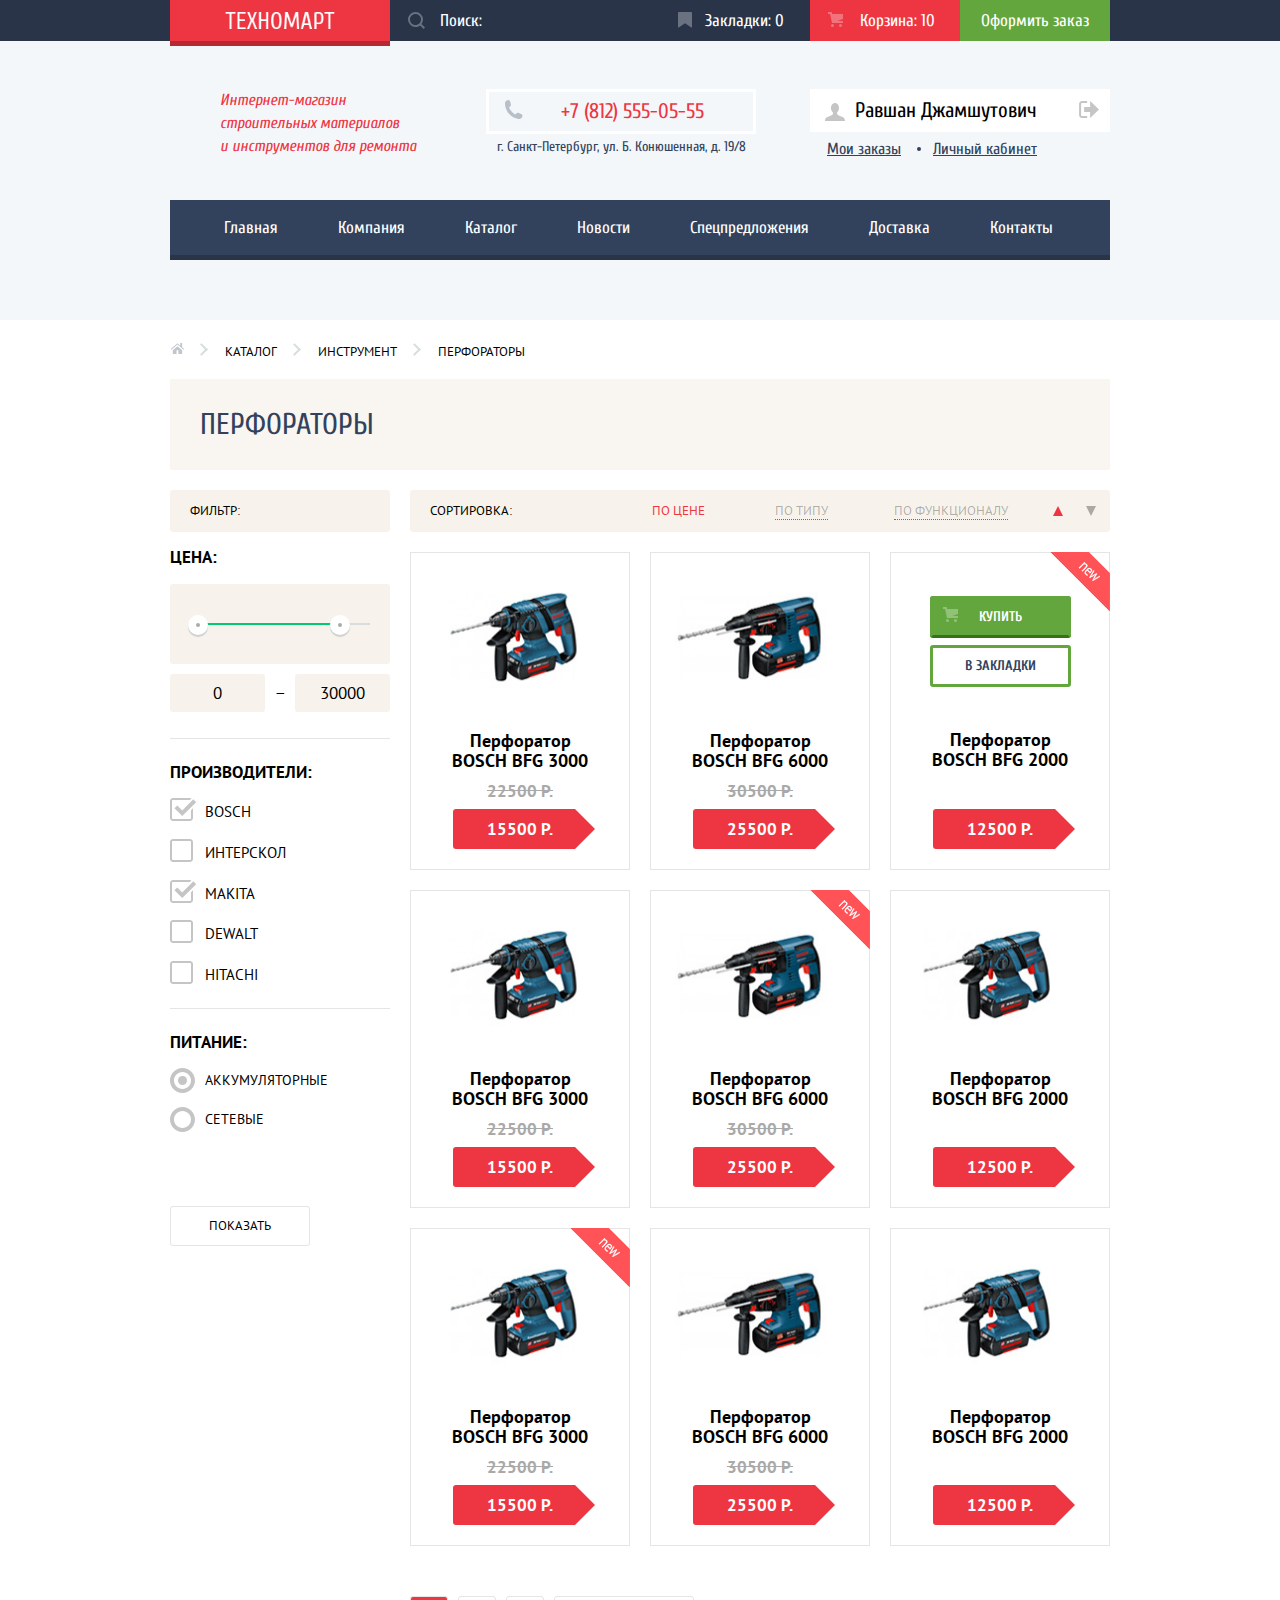
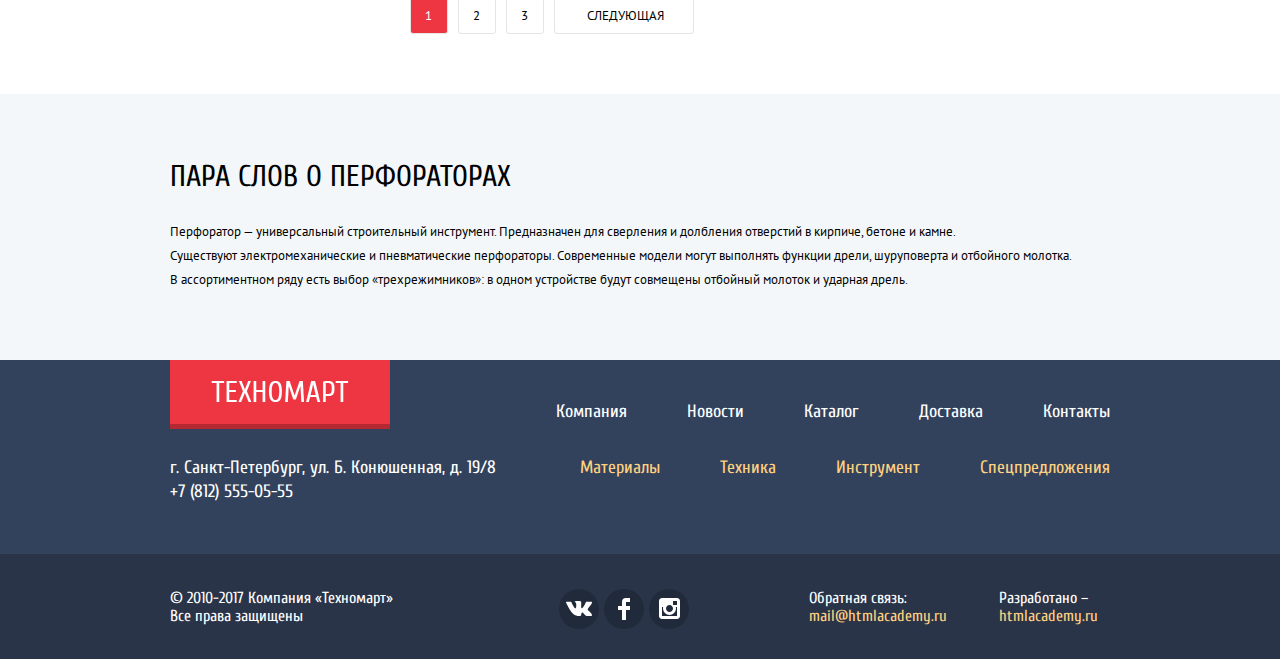
==== commit 2ff252b4: "Закончила сайт" ====
--- a/catalog.html
+++ b/catalog.html
@@ -3,9 +3,10 @@
   <head>
     <meta charset="utf-8">
     <title>Перфораторы</title>
-    <link href="https://fonts.googleapis.com/css?family=Cuprum:400,400i,700|PT+Sans:400,700&amp;subset=cyrillic" rel="stylesheet">
+    <link href="https://fonts.googleapis.com/css?family=PT+Sans:400,700&amp;subset=cyrillic" rel="stylesheet">
+    <link href="https://fonts.googleapis.com/css?family=Cuprum:400,400i,700&amp;subset=cyrillic" rel="stylesheet">
     <link href="css/normalize.css" rel="stylesheet">
-    <link href="css/style.css" rel="stylesheet">
+    <link href="css/style.min.css" rel="stylesheet">
   </head>
   <body>
     <header class="main-header main-header-inner-page">
@@ -35,7 +36,7 @@
           <div class="user-log-in-inner">
             <div class="user-space">
               <a href="#" class="user-profile">Равшан Джамшутович</a>
-              <a href="#" class="log-out"></a>
+              <a href="#" class="log-out"><span class="visually-hidden">Выйти</span></a>
             </div>
             <ul class="user-area">
               <li><a class="user-area-option" href="#">Мои заказы</a></li>
@@ -59,7 +60,7 @@
     <main>
       <div class="container">
         <ul class="breadcrumbs">
-          <li><a href="index.html"><img src="img/icon-home.svg" width="14" alt="Главная"></a></li>
+          <li><a href="index.html"><span class="visually-hidden">Главная</span><img src="img/icon-home.svg" width="14" alt="Главная"></a></li>
           <li><a href="catalog.html">Каталог</a></li>
           <li><a href="#">Инструмент</a></li>
           <li class="breadcrumbs-current">Перфораторы</li>
@@ -146,8 +147,8 @@
                 <li class="goods-item">
                   <div class="flag flag-new"><span class="visually-hidden">Новинка</span></div>
                   <div class="actions">
-                    <button class="buy">Купить</button>
-                    <button class="bookmark">В закладки</button>
+                    <a href="#" class="buy">Купить</a>
+                    <a href="#" class="bookmark">В закладки</a>
                   </div>
                   <p class="goods-image">
                     <img src="img/bfg3000.jpg" width="220" alt="Перфоратор BOSCH BFG 3000">
@@ -161,8 +162,8 @@
                 <li class="goods-item">
                   <div class="flag flag-new"><span class="visually-hidden">Новинка</span></div>
                   <div class="actions">
-                    <button class="buy">Купить</button>
-                    <button class="bookmark">В закладки</button>
+                    <a href="#" class="buy">Купить</a>
+                    <a href="#" class="bookmark">В закладки</a>
                   </div>
                   <p class="goods-image">
                     <img src="img/bfg6000.jpg" width="220" alt="Перфоратор BOSCH BFG 6000">
@@ -176,8 +177,8 @@
                 <li class="goods-item goods-item-no-image">
                   <div class="flag flag-new"><span class="visually-hidden">Новинка</span></div>
                   <div class="actions">
-                    <button class="buy">Купить</button>
-                    <button class="bookmark">В закладки</button>
+                    <a href="#" class="buy">Купить</a>
+                    <a href="#" class="bookmark">В закладки</a>
                   </div>
                   <p class="goods-image">
                     <img src="img/bfg2000.jpg" width="220" alt="Перфоратор BOSCH BFG 2000">
@@ -190,8 +191,8 @@
                 <li class="goods-item">
                   <div class="flag flag-new"><span class="visually-hidden">Новинка</span></div>
                   <div class="actions">
-                    <button class="buy">Купить</button>
-                    <button class="bookmark">В закладки</button>
+                    <a href="#" class="buy">Купить</a>
+                    <a href="#" class="bookmark">В закладки</a>
                   </div>
                   <p class="goods-image">
                     <img src="img/bfg3000.jpg" width="220" alt="Перфоратор BOSCH BFG 3000">
@@ -205,8 +206,8 @@
                 <li class="goods-item">
                   <div class="flag flag-new"><span class="visually-hidden">Новинка</span></div>
                   <div class="actions">
-                    <button class="buy">Купить</button>
-                    <button class="bookmark">В закладки</button>
+                    <a href="#" class="buy">Купить</a>
+                    <a href="#" class="bookmark">В закладки</a>
                   </div>
                   <p class="goods-image">
                     <img src="img/bfg6000.jpg" width="220" alt="Перфоратор BOSCH BFG 6000">
@@ -220,8 +221,8 @@
                 <li class="goods-item">
                   <div class="flag flag-new"><span class="visually-hidden">Новинка</span></div>
                   <div class="actions">
-                    <button class="buy">Купить</button>
-                    <button class="bookmark">В закладки</button>
+                    <a href="#" class="buy">Купить</a>
+                    <a href="#" class="bookmark">В закладки</a>
                   </div>
                   <p class="goods-image">
                     <img src="img/bfg2000.jpg" width="220" alt="Перфоратор BOSCH BFG 2000">
@@ -234,8 +235,8 @@
                 <li class="goods-item">
                   <div class="flag flag-new"><span class="visually-hidden">Новинка</span></div>
                   <div class="actions">
-                    <button class="buy">Купить</button>
-                    <button class="bookmark">В закладки</button>
+                    <a href="#" class="buy">Купить</a>
+                    <a href="#" class="bookmark">В закладки</a>
                   </div>
                   <p class="goods-image">
                     <img src="img/bfg3000.jpg" width="220" alt="Перфоратор BOSCH BFG 3000">
@@ -249,8 +250,8 @@
                 <li class="goods-item">
                   <div class="flag flag-new"><span class="visually-hidden">Новинка</span></div>
                   <div class="actions">
-                    <button class="buy">Купить</button>
-                    <button class="bookmark">В закладки</button>
+                    <a href="#" class="buy">Купить</a>
+                    <a href="#" class="bookmark">В закладки</a>
                   </div>
                   <p class="goods-image">
                     <img src="img/bfg6000.jpg" width="220" alt="Перфоратор BOSCH BFG 6000">
@@ -264,8 +265,8 @@
                 <li class="goods-item">
                   <div class="flag flag-new"><span class="visually-hidden">Новинка</span></div>
                   <div class="actions">
-                    <button class="buy">Купить</button>
-                    <button class="bookmark">В закладки</button>
+                    <a href="#" class="buy">Купить</a>
+                    <a href="#" class="bookmark">В закладки</a>
                   </div>
                   <p class="goods-image">
                     <img src="img/bfg2000.jpg" width="220" alt="Перфоратор BOSCH BFG 2000">
@@ -306,9 +307,7 @@
     <footer class="main-footer">
       <div class="main-footer-wrapper container">
         <div class="main-footer-top-row">
-          <div class="logotype">
-            <a href="index.html"><img src="img/logo.png" width="138" alt="Техномарт"></a>
-          </div>
+          <a class="logotype" href="index.html"><img src="img/logo.png" width="138" alt="Техномарт"></a>
           <ul class="footer-navigation footer-navigation-top-row">
             <li><a href="about-company.html">Компания</a></li>
             <li><a href="news.html">Новости</a></li>
@@ -353,13 +352,16 @@
       </div>
     </footer>
     <script>
-     var btn = document.querySelector('.buy');
+     var btn = document.querySelectorAll('.buy');
      var popup = document.querySelector('.modal');
      var closeBtn = document.querySelector('.modal-close');
 
-     btn.addEventListener('click', function () {
-       popup.classList.add('active');
-     });
+     for (var i = 0; i < btn.length; i++) {
+       btn[i].addEventListener('click', function (e) {
+         e.preventDefault();
+         popup.classList.add('active');
+       });
+     }
 
      function popupClose() {
        popup.classList.remove('active');
--- a/css/style.min.css
+++ b/css/style.min.css
@@ -0,0 +1 @@
+body{margin:0;padding:0;font-family:"PT Sans",Arial,sans-serif;font-size:13px;line-height:1.846;font-weight:400;color:#000;background-color:#fff}a{text-decoration:none}img{max-width:100%;height:auto;vertical-align:top}.visually-hidden:not(:focus):not(:active),input[type="checkbox"].visually-hidden,input[type="radio"].visually-hidden{position:absolute;width:1px;height:1px;margin:-1px;border:0;padding:0;white-space:nowrap;clip-path:inset(100%);clip:rect(0 0 0 0);overflow:hidden}.container{margin:0 auto;padding:0 10px;width:960px;box-sizing:border-box}.main-header{font-family:"Cuprum",Arial,sans-serif;padding-bottom:65px;margin-bottom:60px}.main-header,.services,.about-punchers{background-color:#f4f7f9}.main-header-inner-page{margin-bottom:20px}.user-menu{font-size:17px;background-color:#293449;margin-bottom:48px}.user-menu-list,.site-navigation,.promo-list,.goods-list,.popular-manufacturers-list,.services-list,.transport_company-list,.footer-navigation,.social-buttons,.user-area,.breadcrumbs,.sort-by-list,.pagination-list,.filter-option{list-style:none}.user-menu-list{padding:0;margin:0;display:flex;justify-content:space-between}.user-menu-list a,.site-navigation a{color:#fff}.logotype{background-color:#ee3643;width:220px;box-shadow:0 5px 0 0 #b52933;position:relative;display:flex}.logotype a{width:220px}.logotype img{position:absolute;top:0;left:0;bottom:0;right:0;margin:auto;vertical-align:top}a.logotype:hover,.logotype a:hover{background-color:#ca2c37}a.logotype:focus,.logotype a:focus{background-color:#ba2732}.user-menu-option:nth-child(2),.user-menu-option:nth-child(3) a,.user-menu-option:nth-child(4) a{position:relative}.user-menu-list li:nth-child(2){display:flex;flex-grow:1}.user-menu-option input{font:inherit;background-color:#293449;border:0;padding-top:5px;padding-bottom:5px;padding-left:50px;padding-right:0;flex-grow:1}.user-menu-option input[type="search"]::-webkit-input-placeholder{color:#fff;opacity:1}.user-menu-option input[type="search"]:-ms-input-placeholder{color:#fff;opacity:1}.user-menu-option input[type="search"]::-ms-input-placeholder{color:#fff;opacity:1}.user-menu-option input[type="search"]::placeholder{color:#fff;opacity:1}.user-menu-option:nth-child(2) input:hover,.user-menu-option:nth-child(3) a:hover,.user-menu-option:nth-child(4) a:hover{background-color:#161d29}.user-menu-option input[type="search"]:focus::-webkit-input-placeholder{color:#000;opacity:1}.user-menu-option input[type="search"]:focus:-ms-input-placeholder{color:#000;opacity:1}.user-menu-option input[type="search"]:focus::-ms-input-placeholder{color:#000;opacity:1}.user-menu-option input[type="search"]:focus::placeholder{color:#000;opacity:1}.user-menu-option input:focus{background-color:#fff}.user-menu-option input + span::after{content:"";width:18px;height:20px;position:absolute;left:18px;top:12px;background-image:url(../img/icon-search.svg);background-repeat:no-repeat;background-position:0 0;opacity:.3}.user-menu-option input:hover + span::after{content:"";width:18px;height:20px;position:absolute;left:18px;top:12px;background-image:url(../img/icon-search.svg);background-repeat:no-repeat;background-position:0 0;opacity:1}.user-menu-option input:focus + span::after{content:"";width:18px;height:20px;position:absolute;left:18px;top:12px;background-image:url(../img/icon-search-focus.svg);background-repeat:no-repeat;background-position:0 0;opacity:1}.user-menu-option a{display:block;padding-top:5px;padding-bottom:5px}.user-menu-option:nth-child(3),.user-menu-option:nth-child(4),.user-menu-option:last-child{width:150px}.user-menu-option:nth-child(3) a{padding-left:45px}.user-menu-option:nth-child(3) a::before{content:"";width:18px;height:20px;position:absolute;left:18px;top:12px;background-image:url(../img/icon-bookmark.svg);background-repeat:no-repeat;background-position:0 0;opacity:.3}.user-menu-option:nth-child(4) a{padding-left:50px}.user-menu-option:nth-child(4) a::before{content:"";width:18px;height:20px;position:absolute;left:18px;top:12px;background-image:url(../img/icon-cart.svg);background-repeat:no-repeat;background-position:0 0;opacity:.3}.user-menu-option:nth-child(3) a:hover::before,.user-menu-option:nth-child(4) a:hover::before{opacity:1}.user-menu-option a:focus{color:rgba(255,255,255,.5)}.user-menu-option:last-child{background-color:#63a63e;text-align:center}.user-menu-option:last-child:hover{background-color:#5fbb2d}.header-middle-wrapper{padding-left:50px;margin-bottom:42px;display:flex;justify-content:flex-start}.header-middle-wrapper.inner{margin-bottom:35px}.about-shop-info{font-size:16px;line-height:23px;font-style:italic;color:#ee3643;margin:0;margin-right:70px}.phone-number{font-size:21px;font-weight:400;color:#ee3643;width:192px;border:3px solid #fff;padding-left:72px;position:relative}.phone-number::before{content:"";width:21px;height:21px;position:absolute;left:15px;top:8px;background-image:url(../img/icon-phone.svg);background-repeat:no-repeat;background-position:0 0}.about-shop-contacts p{margin:0;font-size:14px;color:#32425c;text-align:center}.user-log-in-index{width:280px;margin-left:auto;display:flex;justify-content:space-between;align-items:flex-start}.user-log-in-index a{font-size:21px;color:#000;background-color:#fff;display:block;padding-top:3px;padding-bottom:3px}.user-log-in-index a:hover{color:#ee3643}.user-log-in-index a:focus{color:rgba(0,0,0,.3)}.user-log-in-index a:first-child{width:72px;padding-left:48px;position:relative}.user-log-in-index a:first-child::before{content:"";width:22px;height:19px;position:absolute;left:14px;top:14px;background-image:url(../img/icon-login.svg);background-repeat:no-repeat;background-position:0 0}.user-log-in-index a:first-child:hover::before{content:"";width:22px;height:19px;position:absolute;left:14px;top:14px;background-image:url(../img/icon-login-hover.svg);background-repeat:no-repeat;background-position:0 0}.user-log-in-index a:last-child{width:150px;text-align:center}.site-navigation{background-color:#32425c;box-shadow:0 5px 0 0 #293449;padding:0 24px;margin:0;display:flex;flex-wrap:wrap}.site-navigation a{display:block;font-size:17px;padding:12px 30px}.site-navigation a:hover{background-color:#293449}.site-navigation a:focus{background-color:#293449;color:rgba(255,255,255,.5)}.button,.button-to-modal{font-family:"Cuprum",Arial,sans-serif;font-size:14px;text-transform:uppercase;color:#fff;text-align:center;display:block;padding-top:6px;padding-bottom:6px;background-color:#ee3643;border-radius:3px;border:none}.button:hover,.button:focus,.button-to-modal:hover,.button-to-modal:focus{background-color:#ca2c37}.promo{margin-bottom:53px;position:relative}.promo-list{padding:0;display:flex;flex-wrap:wrap;justify-content:flex-start;align-items:flex-start;position:relative}.promo-list-item{font-family:"Cuprum",Arial,sans-serif;color:#fff;width:275px;margin-bottom:20px;margin-right:20px;padding-left:25px;padding-top:15px;position:relative}.promo-list-item:nth-child(3),.promo-list-item:nth-child(6),.promo-list-item:nth-child(7){margin-right:0}.promo-list-item h3{font-size:23px;font-weight:700;margin:0;margin-bottom:7px}.promo-list-item.slider{box-sizing:border-box;width:620px;height:266px;padding-left:25px;padding-top:23px;padding-bottom:23px;margin-bottom:0;position:relative;background-color:#b4a390}.slider img{position:absolute;top:0;left:0;bottom:0;right:0;margin:auto;z-index:1;vertical-align:top}.slider h4,.slider span,.slider a{position:relative;z-index:2}.slider span{display:block;margin-bottom:115px}.slider .button{display:inline-block;vertical-align:top;padding-left:47px;padding-right:47px}.controls-arrows{position:absolute;bottom:119px;left:30px;z-index:100;display:flex;justify-content:space-between;width:564px}.controls-arrows button{cursor:pointer;border:0;border-left:3px solid #fff;border-bottom:3px solid #fff;width:28px;height:28px;padding:0;transform:rotate(45deg);background-color:transparent}.controls-arrows button:last-child{border:none;border-right:3px solid #fff;border-top:3px solid #fff}.controls-radio{position:absolute;bottom:35px;left:295px;z-index:100;display:flex;justify-content:space-between;width:30px}.controls-radio button{padding:0;width:11px;height:11px;border-radius:50%;border:2px solid #fff;background-color:#fff;cursor:pointer}button.selected{background-color:#ee3643}a.promo-button{font-size:14px;text-align:center;text-transform:uppercase;color:#fff;background-color:rgba(0,0,0,.1);display:block;width:135px;padding:6px 0;margin-bottom:22px;border-radius:3px;border:none}a.promo-button:hover{background-color:rgba(0,0,0,.2)}a.promo-button:focus{background-color:rgba(0,0,0,.3)}.promo-list-item:first-child{background:#ffc047 url(../img/new-flag.png) no-repeat top right}.promo-list-item:last-child{background-color:#ffc047;position:absolute;right:0;bottom:-20px}.promo-list-item:nth-child(2){background-color:#3bbce3}.promo-list-item:nth-child(3){background-color:#dc91d8}.promo-list-item:nth-child(6){background-color:#8ed78f}.promo-list-item.slider:nth-child(5){display:none}.promo-list-item h4{font-weight:700;font-size:36px;line-height:1;text-transform:uppercase;margin:0}.promo-list-item span{font-size:18px}.promo-list-item:first-child h3::after{content:"";width:52px;height:70px;position:absolute;right:34px;top:31px;background-image:url(../img/icon-1.svg);background-repeat:no-repeat;background-position:0 0}.promo-list-item:nth-child(2) h3::after{content:"";width:78px;height:65px;position:absolute;right:25px;top:32px;background-image:url(../img/icon-2.svg);background-repeat:no-repeat;background-position:0 0}.promo-list-item:nth-child(3) h3::after{content:"";width:82px;height:65px;position:absolute;right:25px;top:32px;background-image:url(../img/icon-3.svg);background-repeat:no-repeat;background-position:0 0}.promo-list-item:nth-child(6) h3::after{content:"";width:63px;height:75px;position:absolute;right:40px;top:25px;background-image:url(../img/icon-4.svg);background-repeat:no-repeat;background-position:0 0}.promo-list-item:last-child h3::after{content:"";width:82px;height:67px;position:absolute;right:25px;top:33px;background-image:url(../img/icon-5.svg);background-repeat:no-repeat;background-position:0 0}.head2-box{position:relative}.head2-box .button{width:254px;position:absolute;right:21px;top:26px}.popular-goods h2,.popular-manufacturers h2,.inner-page-title{font-family:"Cuprum",Arial,sans-serif;font-weight:400;font-size:30px;text-transform:uppercase;color:#32425c;background-color:#f9f5f0;margin:0;margin-bottom:20px;padding-left:30px;padding-top:18px;padding-bottom:18px}ul.goods-list{display:flex;flex-wrap:wrap;padding:0;margin:0}.goods-item{display:flex;flex-direction:column;font-weight:700;line-height:20px;text-align:center;width:218px;margin-right:20px;margin-bottom:20px;border:1px solid #e5e5e5;position:relative}.goods-list-index li:nth-child(4n),.goods-list-inner li:nth-child(3n){margin-right:0}.goods-item .flag{position:absolute;top:-1px;right:-1px;width:60px;height:60px;z-index:20}.goods-item .flag-new{background:url(../img/new-flag.png) no-repeat 0 0;display:none}.goods-list-index li:last-child .flag-new,.goods-list-inner li:nth-child(3) .flag-new,.goods-list-inner li:nth-child(5) .flag-new,.goods-list-inner li:nth-child(7) .flag-new{display:block}.goods-image img{vertical-align:top}p.goods-image{margin:0;width:218px;height:158px}h3.goods-name{font-size:18px;margin-left:30px;margin-right:30px;margin-top:20px;margin-bottom:10px}.goods-price{font-size:17px;margin:0;margin-top:auto}.goods-price span{display:block}.goods-old_price{text-decoration:line-through;color:#a9a9a9;margin-bottom:8px}.goods-new_price{color:#fff;background-color:#ee3643;position:relative;width:75px;margin:0 auto;margin-bottom:20px;padding:10px 30px;border-radius:3px}.goods-new_price::after{content:"";position:absolute;top:0;right:-27px;width:0;height:0;border:20px solid white;border-left-color:#ee3643}.goods-item .actions{background-color:rgba(255,255,255,.9);width:218px;height:88px;padding:43px 0;position:absolute;top:0;left:0;z-index:10}.actions .buy,.actions .bookmark{font-size:14px;font-family:"Cuprum",Arial,sans-serif;text-transform:uppercase;display:block;width:135px;margin:0 auto;margin-bottom:7px;padding:8px 0;border-radius:3px;cursor:pointer}.actions .buy{color:#fff;background-color:#63a63e;border:3px solid #63a63e;border-bottom-color:#367315}.actions .bookmark{color:#32425c;background-color:white;border:3px solid #63a63e}.buy::before{content:"";width:18px;height:18px;position:absolute;left:52px;top:54px;background-image:url(../img/icon-cart.svg);background-repeat:no-repeat;background-position:0 0;opacity:.3}.buy:hover{background-color:#5fbb2d;border-color:#5fbb2d;border-bottom-color:#367315}.buy:focus{background-color:#518534;border-color:#518534}.buy:hover::before,.buy:focus::before{opacity:1}.bookmark:hover{border-color:#32425c}.bookmark:focus{border-color:#32425c;opacity:.3}.goods-item .actions{display:none}.goods-item-no-image .actions{display:block}.goods-item-no-image .goods-image{display:none}.goods-item-no-image .goods-name{margin-top:177px}.goods-item:hover{box-shadow:0 10px 25px 0 rgba(41,52,73,.5)}.goods-item:hover .actions{display:block}.goods-item:hover .goods-image img{display:none}ul.popular-manufacturers-list{display:flex;flex-wrap:wrap;justify-content:space-between;margin:0;margin-bottom:60px;padding:0}.popular-manufacturers-item{margin-bottom:20px;border:1px solid #eaeaea;position:relative}.popular-manufacturers-item a{display:block;width:218px;min-height:143px}.popular-manufacturers-item img{position:absolute;top:0;left:0;bottom:0;right:0;margin:auto;vertical-align:top}.popular-manufacturers-item a:hover{box-shadow:0 10px 25px 0 rgba(41,52,73,.5)}.popular-manufacturers-item a:focus{box-shadow:0 4px 10px 0 rgba(41,52,73,.5);opacity:.3}.services-wrapper{padding-top:53px}.services-wrapper>p{margin:0;margin-bottom:70px}.services-wrapper{margin-bottom:68px}.services h2,.about-company h2,.contacts h2,.about-punchers h2{font-family:"Cuprum",Arial,sans-serif;font-weight:400;font-size:30px;text-transform:uppercase;color:#000;margin:0;margin-bottom:15px}.services-columns{display:flex}ul.services-list{width:240px;padding:0;padding-bottom:102px;margin:0;margin-right:80px;position:relative;flex-shrink:0}.services-list::after{content:"";width:12px;height:274px;position:absolute;right:-2px;bottom:50px;background-image:url(../img/shadow.png);background-repeat:no-repeat;background-position:0 0}.services-list a{font-family:"Cuprum",Arial,sans-serif;font-weight:700;font-size:21px;color:#fff;background-color:#32425c;display:block;padding:11px 22px;border-top:1px solid #4d637b}.services-list-item-active a{color:#32425c;background-color:#fff;border-top:none}.services-list-item a:hover{background-color:#293449}.services-list-item a:active{color:#32425c;background-color:#fff;border-top:none}.services-item h4{font-family:"Cuprum",Arial,sans-serif;font-weight:400;font-size:36px;line-height:1;text-transform:uppercase;color:#32425c;margin:0;margin-bottom:25px}.services-item{flex-grow:1}.services-item:nth-of-type(1){background-image:url(../img/delivery.png);background-position:right bottom;background-repeat:no-repeat}.services-item:nth-of-type(2){background-image:url(../img/guarantee.png);background-position:right bottom;background-repeat:no-repeat;display:none}.services-item:nth-of-type(3){background-image:url(../img/credit.png);background-position:right bottom;background-repeat:no-repeat;display:none}.services-item p{margin:0}.services-item .button{display:inline-block;padding-left:45px;padding-right:45px;margin-top:25px;vertical-align:top}.about-company-columns{display:flex;justify-content:space-between;margin-bottom:85px}.about-company{width:520px}.about-company p{margin:0}.about-company p:first-of-type{margin-bottom:25px}ul.transport_company-list{padding:0;margin-bottom:28px}.transport_company-list-item{font-family:"Cuprum",Arial,sans-serif;font-size:18px;color:#000;display:block;margin-bottom:10px;padding-left:35px;position:relative}.transport_company-list-item::before{content:"";width:25px;height:2px;background-color:#ee3643;position:absolute;left:0;top:15px}.about-company .button{display:inline-block;padding-left:40px;padding-right:40px;vertical-align:top}.contacts p{margin:0;margin-bottom:30px}.contacts img{vertical-align:top}.map{background-color:#f4f2ed;margin-bottom:40px;width:300px;height:158px}.contacts .button{width:100%}.modal{position:fixed;top:50%;left:50%;width:620px;margin-left:-310px;border-top:6px solid #ee3643;box-shadow:0 20px 40px 0 rgba(41,52,73,.75);z-index:150;visibility:hidden;opacity:0;transition:.3s;background-color:#fff}.modal.active{visibility:visible;opacity:1}.modal-close{position:absolute;top:8px;right:8px;width:23px;height:23px;font-size:0;border:0;background-color:#fff;cursor:pointer;background-image:url(../img/form-2.svg);background-position:0 0;background-repeat:no-repeat}section.modal-write-us{height:314px;border-bottom:110px solid #f4f4f4}.write-us-form{width:460px;margin:auto;margin-top:40px;display:flex;flex-wrap:wrap;justify-content:space-between}.write-us-form label{font-family:"Cuprum",Arial,sans-serif;font-size:18px}.write-us-form label:last-of-type{margin-top:15px}.write-us-form input,.write-us-form textarea{font-family:"PT Sans",Arial,sans-serif;font-size:13px;color:#a9a9a9;display:block;border:2px solid #dee3e4;border-radius:3px;box-sizing:border-box;padding:10px 12px}.write-us-form input{width:220px}.write-us-form input::-webkit-input-placeholder{color:#a9a9a9;opacity:1}.write-us-form input:-ms-input-placeholder{color:#a9a9a9;opacity:1}.write-us-form input::-ms-input-placeholder{color:#a9a9a9;opacity:1}.write-us-form input::placeholder{color:#a9a9a9;opacity:1}.write-us-form textarea::-webkit-input-placeholder{color:#a9a9a9;opacity:1}.write-us-form textarea:-ms-input-placeholder{color:#a9a9a9;opacity:1}.write-us-form textarea::-ms-input-placeholder{color:#a9a9a9;opacity:1}.write-us-form textarea::placeholder{color:#a9a9a9;opacity:1}.write-us-form textarea{width:460px;height:115px;resize:none}.write-us-form .button{width:460px;padding-top:10px;padding-bottom:10px;position:relative;top:75px;cursor:pointer}.main-footer{font-family:"Cuprum",Arial,sans-serif;font-size:18px;line-height:24px;color:#fff;background-color:#32425c;padding-bottom:50px}.main-footer-top-row,.main-footer-bottom-row{display:flex;flex-wrap:space-between}.main-footer-top-row{align-items:flex-end}.main-footer-bottom-row{margin-top:32px}.main-footer-top-row .logotype{margin-right:auto;padding:32px 0}p.footer-contacts{margin:0;margin-right:auto}.footer-navigation{padding:0;margin:0;display:flex;justify-content:flex-end;flex-wrap:wrap}.footer-navigation li{margin-left:60px}.footer-navigation li:first-child{margin-left:0}.footer-navigation-top-row a{color:#fff}.footer-navigation-bottom-row a{color:#ffd180}.footer-navigation a:hover{text-decoration:underline}.footer-navigation-top-row a:focus{color:rgba(255,255,255,.5)}.footer-navigation-bottom-row a:focus{color:rgba(255,209,128,.5)}.social{font-family:"Cuprum",Arial,sans-serif;font-size:16px;line-height:18px;color:#fff;background-color:#293449;padding-top:35px;padding-bottom:30px}.social-columns{display:flex;flex-wrap:wrap}p.footer-copyright,p.footer-feedback{margin:0}p.footer-copyright{margin-right:166px}.social-buttons{display:flex;justify-content:space-between;width:130px;margin:0;margin-right:120px;padding:0}.social-button{display:block;background-color:#212a3a;width:40px;height:40px;border-radius:50%;border:none}li:first-child .social-button{background-image:url(../img/icon-vk.svg);background-repeat:no-repeat;background-position:50% 50%}li:nth-child(2) .social-button{background-image:url(../img/icon-fb.svg);background-repeat:no-repeat;background-position:50% 50%}li:last-child .social-button{background-image:url(../img/icon-insta.svg);background-repeat:no-repeat;background-position:50% 50%}.social-button:hover{background-color:#ee3643}.social-button:focus{background-color:#ee3643}.social-columns p:nth-of-type(2){margin-right:52px}a.web{color:#ffd180}a.web:hover{text-decoration:underline}a.web:focus{color:#ee3643}.user-log-in-inner{margin-left:auto}.user-space{display:flex;justify-content:space-between;align-items:center;width:300px;padding-top:2px;padding-bottom:2px;background-color:#fff}a.user-profile{position:relative;font-size:21px;color:#000;display:block;padding-left:45px}a.user-profile::before{content:"";width:22px;height:20px;position:absolute;left:15px;top:12px;background-image:url(../img/icon-user.svg);background-repeat:no-repeat;background-position:0 0}a.user-profile:hover::before{content:"";width:22px;height:20px;position:absolute;left:15px;top:12px;background-image:url(../img/icon-user-hover.svg);background-repeat:no-repeat;background-position:0 0}a.user-profile:focus{color:rgba(0,0,0,.3)}a.log-out{display:block;width:22px;min-height:20px;margin-right:10px;background-image:url(../img/icon-logout.svg);background-repeat:no-repeat;background-position:0 0}a.log-out:hover{background-image:url(../img/icon-logout-hover.svg);background-repeat:no-repeat;background-position:0 0}.user-area{display:flex;margin:0;margin-top:3px;padding:0}.user-area-option{font-family:"Cuprum",Arial,sans-serif;font-size:16px;text-decoration:underline;color:#32425c}.user-area-option:hover{color:#ee3643}.user-area-option:focus{color:rgba(0,0,0,.3)}.user-area li:first-child{position:relative;padding-left:17px;padding-right:32px}.user-area li:first-child::after{content:"";width:4px;height:4px;background-color:#32425c;border-radius:50%;position:absolute;right:12px;top:12px}.cart-active{background-color:#ee3643}.breadcrumbs{display:flex;justify-content:flex-start;flex-wrap:wrap;margin-bottom:15px;padding:0}.breadcrumbs li{position:relative;padding-right:41px}.breadcrumbs img{vertical-align:top;padding-top:3px}.breadcrumbs a,.breadcrumbs-current{font-size:13px;text-transform:uppercase;color:#000}.breadcrumbs li:not(.breadcrumbs-current)::after{content:"";position:absolute;width:7px;height:7px;transform:rotate(45deg);border-right:2px solid #d7dcde;border-top:2px solid #d7dcde;top:5px;right:19px}.filters{width:220px}.filters h2,.sort-by h2{font-size:13px;font-weight:400;text-transform:uppercase;margin:0}.filters h2,.sort-by{background-color:#f7f3ec;border-radius:3px;padding-top:9px;padding-bottom:9px;padding-left:20px}.filters h2{margin-bottom:10px}.sort-by h2{margin-right:140px}.sort-by{display:flex;justify-content:flex-start;align-items:center;margin-bottom:20px}.sort-by-list{display:flex;margin:0;padding:0}.sort-by-list li:first-child{margin-right:70px}.sort-by-list li:nth-child(2){margin-right:66px}.sort-by-list li:last-child{margin-right:45px}.sort-by-list a{text-transform:uppercase;color:rgba(0,0,0,.3);border-bottom:1px dotted #ee3643}.sorting-item-current a{color:#ee3643;border-bottom:none}.sort-by-list a:hover{color:#000;border-bottom:1px solid #ee3643}.sort-by-list a:active{color:#ee3643;border-bottom:none}.sort-by-controls{display:flex;justify-content:space-between;width:43px;margin-left:0}.control-up{width:0;height:0;border-left:5px solid transparent;border-right:5px solid transparent;border-bottom:10px solid rgba(0,0,0,.3)}.control-up-current{border-bottom:10px solid #ee3643}.control-down{width:0;height:0;border-left:5px solid transparent;border-right:5px solid transparent;border-top:10px solid rgba(0,0,0,.3)}.control-up:hover{border-bottom:10px solid #000}.control-down:hover{border-top:10px solid #000}.control-up:active{border-bottom:10px solid #ee3643}.control-down:active{border-top:10px solid #ee3643}fieldset.choosing-perforators{border:none;padding:0;margin:0;margin-bottom:6px}fieldset.choosing-perforators:last-of-type{margin-bottom:60px}legend.search-form{font-size:17px;font-weight:700;text-transform:uppercase;display:block;width:220px;padding-top:18px;margin-bottom:10px;border-top:1px solid #e5e5e5}.choosing-perforators:first-child legend{border-top:none;padding-top:0}.choosing-perforators label{font-size:15px;text-transform:uppercase;display:block;margin-bottom:13px;padding-left:35px;position:relative;cursor:pointer;user-select:none}.choosing-perforators:last-of-type label{font-size:14px;text-transform:uppercase}.range-filter{width:220px;margin-bottom:20px}.range-controls{position:relative;height:41px;margin-bottom:10px;padding-top:39px;padding-right:20px;padding-left:20px;background-color:#f7f3ec;border-radius:3px}.range-controls .scale{height:2px;background:#d7dcde}.range-controls .bar{width:80%;height:2px;background:#00ca74}.range-controls .toggle{position:absolute;top:31px;left:0;width:4px;height:4px;padding:0;border:8px solid #fff;border-radius:50%;background-color:#ababab;box-shadow:0 2px 1px 0 #cfcfcf;cursor:pointer}.range-controls .toggle-min{left:18px}.range-controls .toggle-max{left:160px}.price-controls{display:flex;justify-content:space-between;align-items:center}.price-controls input{display:block;width:95px;height:38px;background-color:#f7f3ec;padding:0;border:none;border-radius:3px;font-family:inherit;font-size:17px;text-align:center}.choosing-perforators ul{margin:0;padding:0}.filter-input-checkbox:checked + label::before{content:"";position:absolute;width:29px;height:27px;top:0;left:0;background-image:url(../img/checkbox-on.svg);background-repeat:no-repeat;background-position:0 0}.filter-input-checkbox:checked:hover + label::before{content:"";position:absolute;width:29px;height:27px;top:0;left:0;background-image:url(../img/checkbox-on-hover.svg);background-repeat:no-repeat;background-position:0 0}.filter-input-checkbox:checked:disabled + label::before{content:"";position:absolute;width:29px;height:27px;top:0;left:0;background-image:url(../img/checkbox-on-hover.svg);background-repeat:no-repeat;background-position:0 0;opacity:.3}.filter-input-checkbox + label::before{content:"";position:absolute;width:29px;height:27px;top:0;left:0;background-image:url(../img/checkbox-off.svg);background-repeat:no-repeat;background-position:0 0}.filter-input-checkbox:hover + label::before{content:"";position:absolute;width:29px;height:27px;top:0;left:0;background-image:url(../img/checkbox-off-hover.svg);background-repeat:no-repeat;background-position:0 0}.filter-input-checkbox:disabled + label::before{content:"";position:absolute;width:29px;height:27px;top:0;left:0;background-image:url(../img/checkbox-off-hover.svg);background-repeat:no-repeat;background-position:0 0;opacity:.3}.filter-input-radio:checked + label::before{content:"";position:absolute;width:29px;height:27px;top:0;left:0;background-image:url(../img/radio-on.svg);background-repeat:no-repeat;background-position:0 0}.filter-input-radio:checked:hover + label::before{content:"";position:absolute;width:29px;height:27px;top:0;left:0;background-image:url(../img/radio-on-hover.svg);background-repeat:no-repeat;background-position:0 0}.filter-input-radio:checked:disabled + label::before{content:"";position:absolute;width:29px;height:27px;top:0;left:0;background-image:url(../img/radio-on-hover.svg);background-repeat:no-repeat;background-position:0 0;opacity:.3}.filter-input-radio + label::before{content:"";position:absolute;width:29px;height:27px;top:0;left:0;background-image:url(../img/radio-off.svg);background-repeat:no-repeat;background-position:0 0}.filter-input-radio:hover + label::before{content:"";position:absolute;width:29px;height:27px;top:0;left:0;background-image:url(../img/radio-off-hover.svg);background-repeat:no-repeat;background-position:0 0}.filter-input-radio:disabled + label::before{content:"";position:absolute;width:29px;height:27px;top:0;left:0;background-image:url(../img/radio-off-hover.svg);background-repeat:no-repeat;background-position:0 0;opacity:.3}.filter-input-checkbox:disabled + label,.filter-input-radio:disabled + label{color:rgba(0,0,0,.4)}.filter-button{font:inherit;text-transform:uppercase;background-color:#fff;border:1px solid #e5e5e5;border-radius:3px;padding:7px 38px;cursor:pointer}.filter-catalog-wrapper{display:flex;justify-content:space-between;margin-bottom:60px}.catalog-wrapper{width:700px}.pagination-list{display:flex;flex-wrap:wrap;padding:0;margin:0;margin-top:30px}.pagination-item a{font-size:13px;text-transform:uppercase;color:#000;display:block;box-sizing:border-box;width:38px;height:38px;padding:7px 14px;margin-right:10px;border:1px solid #e5e5e5;border-radius:3px;background-color:#fff}.pagination-item a:active{color:#fff;background-color:#ee3643}.pagination-item a:hover{border:1px solid #bdc6ca}.pagination-item a:focus{border:1px solid #ee3643}.pagination-item-current a{color:#fff;background-color:#ee3643}.next-page a{width:140px;margin-right:0;padding:7px 32px}.about-punchers{padding-top:55px;padding-bottom:68px}.about-punchers p{margin:0}.modal-info{position:relative;font-family:"Cuprum",Arial,sans-serif;font-size:30px;min-height:110px;padding-top:53px;padding-left:180px;margin:0}.modal-info::before{content:"";width:66px;height:66px;position:absolute;left:80px;top:48px;background-color:#63a63e;border-radius:50%}.modal-info::after{content:"";width:28px;height:14px;position:absolute;left:95px;top:68px;border-bottom:7px solid #fff;border-left:7px solid #fff;transform:rotate(-45deg)}.modal-info-buttons{display:flex;justify-content:center;align-items:center;background-color:#f1f1f1;height:112px}.modal-info-buttons a{width:220px;padding:6px 0}.modal-info-buttons .button:last-of-type{color:#000;background-color:#fff;margin-left:20px}
